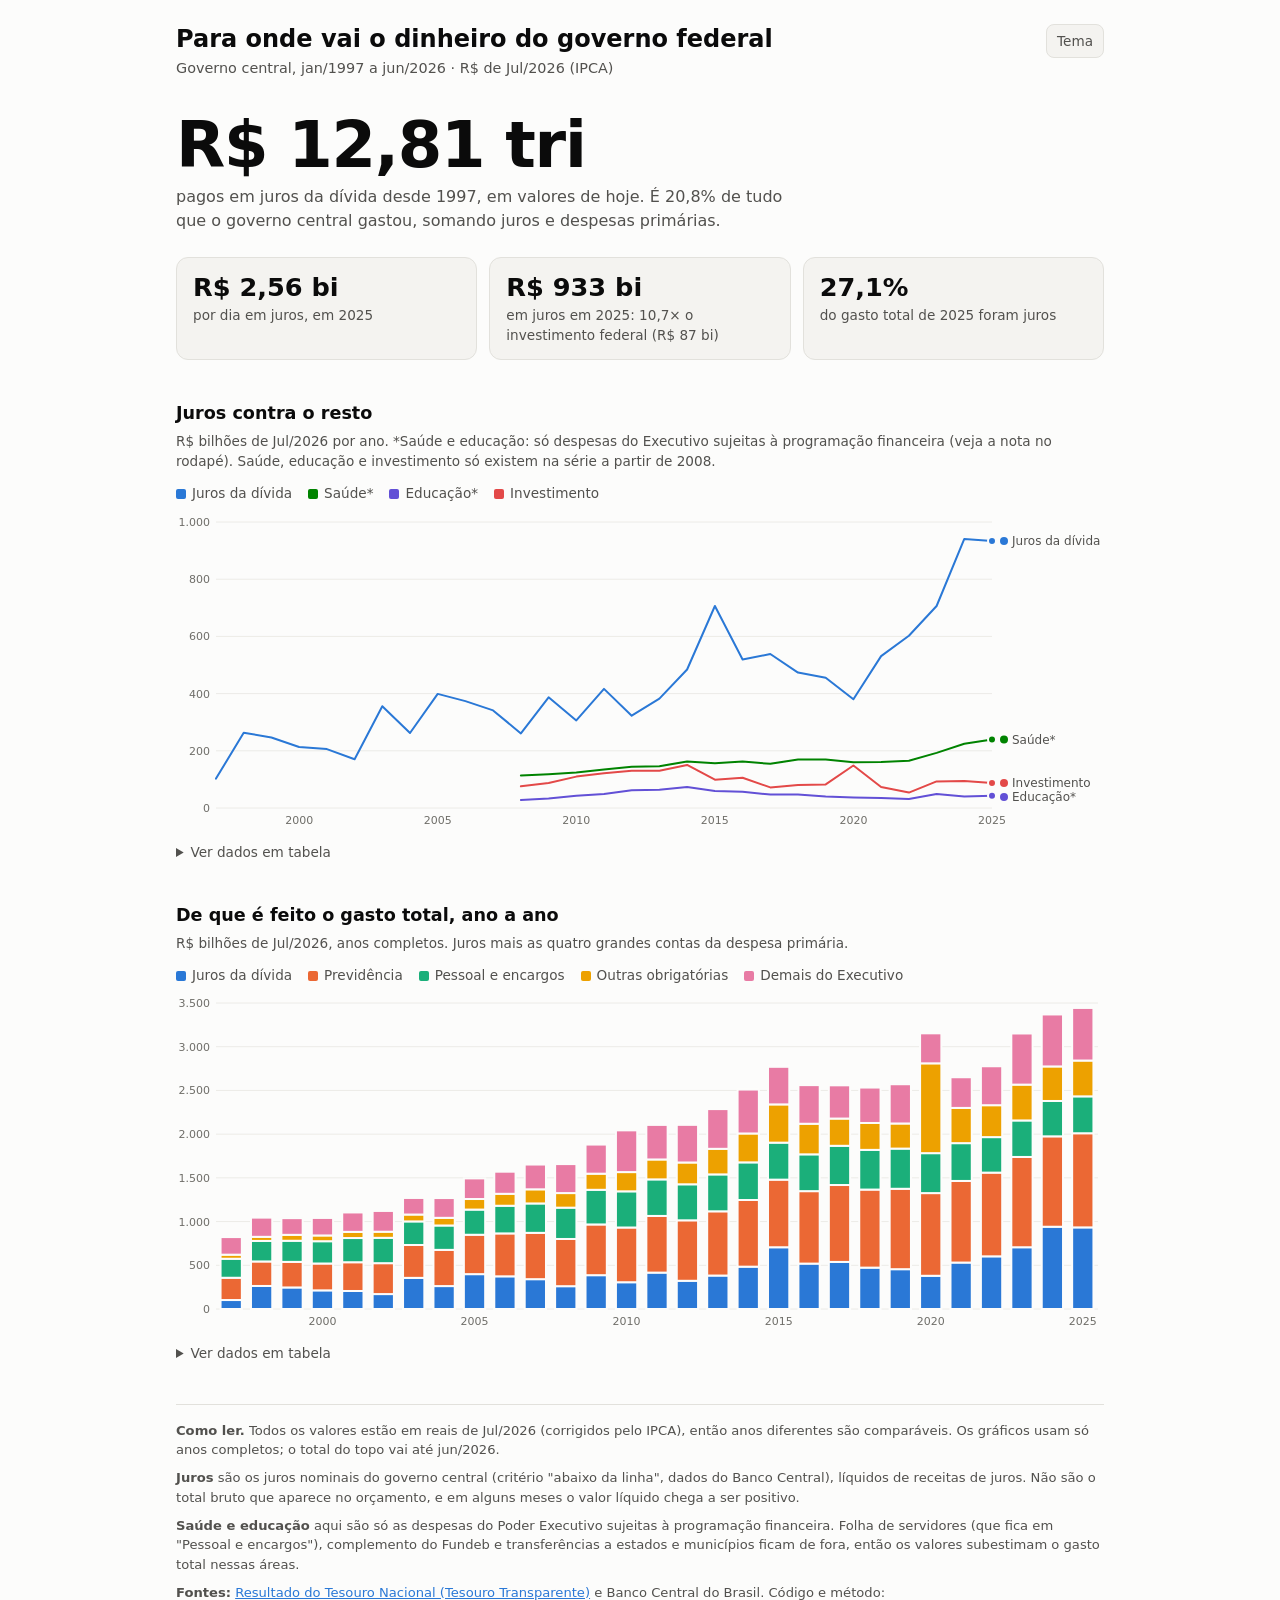
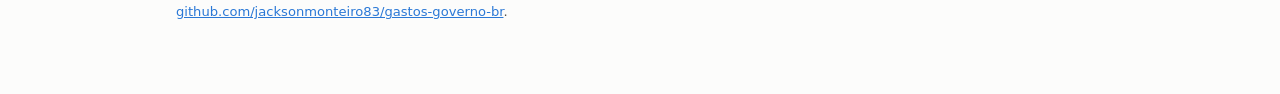
==== docs/index.html @ 60c022e2 "Dashboard estático (juros vs. saúde, educação e investimento; composição do gasto) e agregação anual" ====
<!DOCTYPE html>
<html lang="pt-BR">
<head>
<meta charset="utf-8">
<meta name="viewport" content="width=device-width, initial-scale=1">
<title>Para onde vai o dinheiro do governo federal</title>
<meta name="description" content="Juros, previdência, pessoal, saúde, educação e investimento do governo central desde 1997, em valores corrigidos pelo IPCA.">
<style>
  :root {
    color-scheme: light;
    --surface: #fcfcfb; --surface-2: #f4f3f0; --border: #e2e1dc; --grid: #ecebe7;
    --text: #0b0b0b; --text-2: #52514e; --text-3: #6f6e69;
    --s1: #2a78d6; --s2: #eb6834; --s3: #1baf7a; --s4: #eda100;
    --s5: #e87ba4; --s6: #008300; --s7: #6250d6; --s8: #e34948;
  }
  @media (prefers-color-scheme: dark) {
    :root:where(:not([data-theme="light"])) {
      color-scheme: dark;
      --surface: #1a1a19; --surface-2: #232321; --border: #383835; --grid: #2a2a28;
      --text: #f0efec; --text-2: #c3c2b7; --text-3: #a09f96;
      --s1: #3987e5; --s2: #d95926; --s3: #199e70; --s4: #c98500;
      --s5: #d55181; --s6: #0ca30c; --s7: #9085e9; --s8: #e66767;
    }
  }
  :root[data-theme="dark"] {
    color-scheme: dark;
    --surface: #1a1a19; --surface-2: #232321; --border: #383835; --grid: #2a2a28;
    --text: #f0efec; --text-2: #c3c2b7; --text-3: #a09f96;
    --s1: #3987e5; --s2: #d95926; --s3: #199e70; --s4: #c98500;
    --s5: #d55181; --s6: #0ca30c; --s7: #9085e9; --s8: #e66767;
  }
  * { box-sizing: border-box; }
  body { margin: 0; background: var(--surface); color: var(--text);
         font: 16px/1.5 system-ui, -apple-system, "Segoe UI", Roboto, sans-serif; }
  main { max-width: 960px; margin: 0 auto; padding: 24px 16px 64px; }
  header { display: flex; justify-content: space-between; align-items: flex-start; gap: 16px; }
  h1 { font-size: 1.5rem; line-height: 1.25; margin: 0 0 4px; }
  .sub { color: var(--text-2); font-size: .9rem; margin: 0; }
  button.tema { background: var(--surface-2); color: var(--text-2); border: 1px solid var(--border);
                border-radius: 8px; padding: 6px 10px; font: inherit; font-size: .85rem; cursor: pointer; }
  .hero { margin: 32px 0 24px; }
  .hero .num { font-size: clamp(2.6rem, 9vw, 4rem); font-weight: 700; line-height: 1.05; letter-spacing: -.02em; }
  .hero .leg { color: var(--text-2); margin: 6px 0 0; max-width: 40em; }
  .kpis { display: grid; grid-template-columns: repeat(auto-fit, minmax(200px, 1fr)); gap: 12px; margin-bottom: 40px; }
  .kpi { background: var(--surface-2); border: 1px solid var(--border); border-radius: 12px; padding: 14px 16px; }
  .kpi .v { font-size: 1.6rem; font-weight: 700; line-height: 1.2; }
  .kpi .l { color: var(--text-2); font-size: .85rem; margin-top: 2px; }
  section.card { margin-bottom: 40px; }
  h2 { font-size: 1.1rem; margin: 0 0 4px; }
  .nota { color: var(--text-2); font-size: .85rem; margin: 0 0 12px; }
  .legenda { display: flex; flex-wrap: wrap; gap: 6px 16px; margin: 0 0 8px; padding: 0; list-style: none;
             font-size: .85rem; color: var(--text-2); }
  .legenda i { display: inline-block; width: 10px; height: 10px; border-radius: 2px; margin-right: 6px; vertical-align: -1px; }
  .chart { position: relative; }
  .chart svg { display: block; width: 100%; height: auto; overflow: visible; }
  .tip { position: absolute; pointer-events: none; background: var(--surface); color: var(--text);
         border: 1px solid var(--border); border-radius: 8px; padding: 8px 10px; font-size: .8rem;
         box-shadow: 0 4px 14px rgba(0,0,0,.14); white-space: nowrap; display: none; z-index: 2; }
  .tip b { display: block; margin-bottom: 4px; }
  .tip div { display: flex; justify-content: space-between; gap: 14px; }
  .tip i { display: inline-block; width: 8px; height: 8px; border-radius: 2px; margin-right: 6px; }
  .tip .v { font-variant-numeric: tabular-nums; color: var(--text-2); }
  details { margin-top: 10px; font-size: .85rem; color: var(--text-2); }
  summary { cursor: pointer; }
  .tabela { overflow-x: auto; margin-top: 8px; max-height: 360px; overflow-y: auto; }
  table { border-collapse: collapse; font-size: .8rem; font-variant-numeric: tabular-nums; }
  th, td { padding: 4px 10px; text-align: right; border-bottom: 1px solid var(--border); white-space: nowrap; }
  th:first-child, td:first-child { text-align: left; position: sticky; left: 0; background: var(--surface); }
  thead th { position: sticky; top: 0; background: var(--surface); }
  footer { color: var(--text-2); font-size: .82rem; border-top: 1px solid var(--border); padding-top: 16px; }
  footer p { margin: 0 0 8px; }
  a { color: var(--s1); }
  .eixo text { fill: var(--text-3); font-size: 11px; }
  .rot text { fill: var(--text-2); font-size: 12px; }
</style>
</head>
<body>
<main>
  <header>
    <div>
      <h1>Para onde vai o dinheiro do governo federal</h1>
      <p class="sub" id="sub"></p>
    </div>
    <button class="tema" id="tema" type="button" aria-label="Alternar tema claro e escuro">Tema</button>
  </header>

  <div class="hero">
    <div class="num" id="hero-num"></div>
    <p class="leg" id="hero-leg"></p>
  </div>
  <div class="kpis" id="kpis"></div>

  <section class="card">
    <h2>Juros contra o resto</h2>
    <p class="nota" id="nota1"></p>
    <ul class="legenda" id="leg1"></ul>
    <div class="chart" id="c1"></div>
    <details><summary>Ver dados em tabela</summary><div class="tabela" id="t1"></div></details>
  </section>

  <section class="card">
    <h2>De que é feito o gasto total, ano a ano</h2>
    <p class="nota">R$ bilhões de <span class="ref"></span>, anos completos. Juros mais as quatro grandes contas da despesa primária.</p>
    <ul class="legenda" id="leg2"></ul>
    <div class="chart" id="c2"></div>
    <details><summary>Ver dados em tabela</summary><div class="tabela" id="t2"></div></details>
  </section>

  <footer>
    <p><b>Como ler.</b> Todos os valores estão em reais de <span class="ref"></span> (corrigidos pelo IPCA), então anos diferentes são comparáveis. Os gráficos usam só anos completos; o total do topo vai até <span id="ate"></span>.</p>
    <p><b>Juros</b> são os juros nominais do governo central (critério "abaixo da linha", dados do Banco Central), líquidos de receitas de juros. Não são o total bruto que aparece no orçamento, e em alguns meses o valor líquido chega a ser positivo.</p>
    <p><b>Saúde e educação</b> aqui são só as despesas do Poder Executivo sujeitas à programação financeira. Folha de servidores (que fica em "Pessoal e encargos"), complemento do Fundeb e transferências a estados e municípios ficam de fora, então os valores subestimam o gasto total nessas áreas.</p>
    <p><b>Fontes:</b> <a href="https://www.tesourotransparente.gov.br/ckan/dataset/resultado-do-tesouro-nacional">Resultado do Tesouro Nacional (Tesouro Transparente)</a> e Banco Central do Brasil. Código e método: <a href="https://github.com/jacksonmonteiro83/gastos-governo-br">github.com/jacksonmonteiro83/gastos-governo-br</a>.</p>
  </footer>
</main>
<div class="tip" id="tip"></div>

<script src="data.js"></script>
<script>
(function () {
  const D = window.DADOS;
  const fmt0 = new Intl.NumberFormat("pt-BR", { maximumFractionDigits: 0 });
  const fmt1 = new Intl.NumberFormat("pt-BR", { minimumFractionDigits: 1, maximumFractionDigits: 1 });
  const fmt2 = new Intl.NumberFormat("pt-BR", { minimumFractionDigits: 2, maximumFractionDigits: 2 });
  const num = (v) => (v == null ? "—" : fmt0.format(v));
  const MESES = ["jan","fev","mar","abr","mai","jun","jul","ago","set","out","nov","dez"];
  const mesAno = (s) => { const [a, m] = s.split("-"); return MESES[+m - 1] + "/" + a; };

  // anos completos
  const idx = D.anos.map((_, i) => i).filter(i => D.meses[i] === 12);
  const anos = idx.map(i => D.anos[i]);
  const val = (k) => idx.map(i => D.series[k].valores[i]);
  const prim = idx.map(i => D.despesa_primaria[i]);

  // cor por entidade (fixa em todo o painel)
  const COR = { juros: "--s1", previdencia: "--s2", pessoal: "--s3", outras_obrigatorias: "--s4",
                executivo: "--s5", saude: "--s6", educacao: "--s7", investimento: "--s8" };
  const ROT = { juros: "Juros da dívida", previdencia: "Previdência", pessoal: "Pessoal e encargos",
                outras_obrigatorias: "Outras obrigatórias", executivo: "Demais do Executivo",
                saude: "Saúde*", educacao: "Educação*", investimento: "Investimento" };
  const NS = "http://www.w3.org/2000/svg";
  const css = (v) => "var(" + v + ")";

  // ---------- topo ----------
  document.querySelectorAll(".ref").forEach(e => e.textContent = D.referencia);
  document.getElementById("ate").textContent = mesAno(D.ultimo_mes);
  document.getElementById("sub").textContent =
    "Governo central, jan/1997 a " + mesAno(D.ultimo_mes) + " · R$ de " + D.referencia + " (IPCA)";
  const H = D.destaques, ref = H.ano_referencia, ri = D.anos.indexOf(ref);
  document.getElementById("hero-num").textContent = "R$ " + fmt2.format(H.juros_total_tri) + " tri";
  document.getElementById("hero-leg").textContent =
    "pagos em juros da dívida desde 1997, em valores de hoje. É " + fmt1.format(H.juros_pct_gasto_total) +
    "% de tudo que o governo central gastou, somando juros e despesas primárias.";
  const juros = D.series.juros.valores[ri], inv = D.series.investimento.valores[ri];
  const share = 100 * juros / (juros + D.despesa_primaria[ri]);
  document.getElementById("kpis").innerHTML = [
    ["R$ " + fmt2.format(H.juros_por_dia_bi) + " bi", "por dia em juros, em " + ref],
    ["R$ " + fmt0.format(juros) + " bi", "em juros em " + ref + ": " + fmt1.format(juros / inv) + "× o investimento federal (R$ " + fmt0.format(inv) + " bi)"],
    [fmt1.format(share) + "%", "do gasto total de " + ref + " foram juros"],
  ].map(([v, l]) => '<div class="kpi"><div class="v">' + v + '</div><div class="l">' + l + '</div></div>').join("");
  document.getElementById("nota1").textContent =
    "R$ bilhões de " + D.referencia + " por ano. *Saúde e educação: só despesas do Executivo sujeitas à programação financeira (veja a nota no rodapé). Saúde, educação e investimento só existem na série a partir de 2008.";

  // ---------- helpers ----------
  const el = (n, a, p) => { const e = document.createElementNS(NS, n); for (const k in a) e.setAttribute(k, a[k]); if (p) p.appendChild(e); return e; };
  const niceMax = (m, step) => Math.ceil(m / step) * step;
  const tip = document.getElementById("tip");
  function showTip(host, html, x, y) {
    tip.innerHTML = html; tip.style.display = "block";
    const r = host.getBoundingClientRect(), t = tip.getBoundingClientRect();
    let left = x + r.left + window.scrollX + 14, top = y + r.top + window.scrollY - t.height / 2;
    if (left + t.width > window.scrollX + document.documentElement.clientWidth - 8) left = x + r.left + window.scrollX - t.width - 14;
    tip.style.left = Math.max(8, left) + "px"; tip.style.top = Math.max(8, top) + "px";
  }
  const hideTip = () => { tip.style.display = "none"; };
  const legenda = (id, keys) => {
    document.getElementById(id).innerHTML = keys.map(k =>
      '<li><i style="background:' + css(COR[k]) + '"></i>' + ROT[k] + '</li>').join("");
  };
  function tabela(id, keys, extra) {
    const head = "<tr><th>Ano</th>" + keys.map(k => "<th>" + ROT[k] + "</th>").join("") + (extra ? "<th>" + extra.rot + "</th>" : "") + "</tr>";
    const rows = anos.map((a, i) => "<tr><td>" + a + "</td>" + keys.map(k => "<td>" + num(val(k)[i]) + "</td>").join("") +
      (extra ? "<td>" + fmt0.format(extra.v[i]) + "</td>" : "") + "</tr>").join("");
    document.getElementById(id).innerHTML = "<table><thead>" + head + "</thead><tbody>" + rows + "</tbody></table>";
  }
  function eixoX(svg, x, top, bottom) {
    const g = el("g", { class: "eixo" }, svg);
    anos.forEach((a, i) => { if (a % 5 === 0) el("text", { x: x(i), y: bottom + 16, "text-anchor": "middle" }, g).textContent = a; });
  }
  function eixoY(svg, y, max, step, left, right) {
    const g = el("g", { class: "eixo" }, svg);
    for (let v = 0; v <= max; v += step) {
      el("line", { x1: left, x2: right, y1: y(v), y2: y(v), stroke: css("--grid"), "stroke-width": 1 }, svg);
      el("text", { x: left - 6, y: y(v) + 4, "text-anchor": "end" }, g).textContent = fmt0.format(v);
    }
  }

  // ---------- gráfico 1: linhas ----------
  const K1 = ["juros", "saude", "educacao", "investimento"];
  function linhas() {
    const host = document.getElementById("c1"); host.querySelectorAll("svg").forEach(s => s.remove());
    const W = Math.max(300, host.clientWidth), Ht = W < 520 ? 260 : 320;
    const m = { l: 40, r: W < 520 ? 84 : 112, t: 10, b: 24 };
    const svg = el("svg", { viewBox: "0 0 " + W + " " + Ht, role: "img",
      "aria-label": "Linhas: juros, saúde, educação e investimento por ano, em R$ bilhões. Juros em " + ref + ": " + fmt0.format(juros) + " bilhões." });
    host.insertBefore(svg, host.firstChild);
    const max = niceMax(Math.max(...val("juros")), 200), step = 200;
    const x = (i) => m.l + (W - m.l - m.r) * i / (anos.length - 1);
    const y = (v) => Ht - m.b - (Ht - m.t - m.b) * v / max;
    eixoY(svg, y, max, step, m.l, W - m.r); eixoX(svg, x, m.t, Ht - m.b);
    const fim = [];
    K1.forEach(k => {
      const v = val(k);
      let d = "", iniciou = false;
      v.forEach((n, i) => { if (n == null) return; d += (iniciou ? "L" : "M") + x(i).toFixed(1) + "," + y(n).toFixed(1); iniciou = true; });
      el("path", { d, fill: "none", stroke: css(COR[k]), "stroke-width": 2, "stroke-linejoin": "round", "stroke-linecap": "round" }, svg);
      el("circle", { cx: x(v.length - 1), cy: y(v[v.length - 1]), r: 4, fill: css(COR[k]), stroke: css("--surface"), "stroke-width": 2 }, svg);
      fim.push({ k, y: y(v[v.length - 1]) });
    });
    // rótulos diretos, sem sobreposição
    fim.sort((a, b) => a.y - b.y);
    for (let i = 1; i < fim.length; i++) if (fim[i].y - fim[i - 1].y < 14) fim[i].y = fim[i - 1].y + 14;
    const g = el("g", { class: "rot" }, svg);
    fim.forEach(f => {
      el("circle", { cx: W - m.r + 12, cy: f.y, r: 4, fill: css(COR[f.k]) }, g);
      el("text", { x: W - m.r + 20, y: f.y + 4 }, g).textContent = (W < 520 && f.k === "juros") ? "Juros" : ROT[f.k];
    });
    // hover
    const guia = el("line", { y1: m.t, y2: Ht - m.b, stroke: css("--text-3"), "stroke-width": 1, "stroke-dasharray": "3 3", visibility: "hidden" }, svg);
    const pts = K1.map(k => el("circle", { r: 4, fill: css(COR[k]), stroke: css("--surface"), "stroke-width": 2, visibility: "hidden" }, svg));
    const alvo = el("rect", { x: m.l, y: m.t, width: W - m.l - m.r, height: Ht - m.t - m.b, fill: "transparent" }, svg);
    const mover = (ev) => {
      const r = svg.getBoundingClientRect(), px = (ev.clientX - r.left) * W / r.width;
      let i = Math.round((px - m.l) / (W - m.l - m.r) * (anos.length - 1));
      i = Math.max(0, Math.min(anos.length - 1, i));
      guia.setAttribute("x1", x(i)); guia.setAttribute("x2", x(i)); guia.setAttribute("visibility", "visible");
      K1.forEach((k, j) => {
        const n = val(k)[i];
        if (n == null) { pts[j].setAttribute("visibility", "hidden"); return; }
        pts[j].setAttribute("cx", x(i)); pts[j].setAttribute("cy", y(n)); pts[j].setAttribute("visibility", "visible");
      });
      const html = "<b>" + anos[i] + "</b>" + K1.map(k => '<div><span><i style="background:' + css(COR[k]) + '"></i>' + ROT[k] +
        '</span><span class="v">' + (val(k)[i] == null ? "sem dado" : "R$ " + fmt0.format(val(k)[i]) + " bi") + '</span></div>').join("");
      showTip(host, html, x(i) * r.width / W, ev.clientY - r.top);
    };
    const sair = () => { guia.setAttribute("visibility", "hidden"); pts.forEach(p => p.setAttribute("visibility", "hidden")); hideTip(); };
    alvo.addEventListener("pointermove", mover); alvo.addEventListener("pointerleave", sair);
  }

  // ---------- gráfico 2: colunas empilhadas ----------
  const K2 = ["juros", "previdencia", "pessoal", "outras_obrigatorias", "executivo"];
  function colunas() {
    const host = document.getElementById("c2"); host.querySelectorAll("svg").forEach(s => s.remove());
    const W = Math.max(300, host.clientWidth), Ht = W < 520 ? 260 : 340;
    const m = { l: 40, r: 6, t: 10, b: 24 };
    const svg = el("svg", { viewBox: "0 0 " + W + " " + Ht, role: "img",
      "aria-label": "Colunas empilhadas do gasto total por ano: juros, previdência, pessoal, outras obrigatórias e demais despesas do Executivo." });
    host.insertBefore(svg, host.firstChild);
    const tot = anos.map((_, i) => K2.reduce((s, k) => s + val(k)[i], 0));
    const max = niceMax(Math.max(...tot), 500), step = 500;
    const slot = (W - m.l - m.r) / anos.length, bw = Math.max(4, slot * 0.7);
    const xc = (i) => m.l + slot * i + slot / 2;
    const y = (v) => Ht - m.b - (Ht - m.t - m.b) * v / max;
    eixoY(svg, y, max, step, m.l, W - m.r); eixoX(svg, xc, m.t, Ht - m.b);
    const barras = anos.map((_, i) => {
      let acc = 0; const g = el("g", {}, svg);
      K2.forEach(k => {
        const v = val(k)[i], y0 = y(acc), y1 = y(acc + v); acc += v;
        el("rect", { x: xc(i) - bw / 2, y: y1, width: bw, height: Math.max(0, y0 - y1), fill: css(COR[k]),
          stroke: css("--surface"), "stroke-width": 2 }, g);
      });
      return g;
    });
    const guia = el("rect", { y: m.t, height: Ht - m.t - m.b, width: slot, fill: css("--text"), opacity: 0.06, visibility: "hidden" }, svg);
    const alvo = el("rect", { x: m.l, y: m.t, width: W - m.l - m.r, height: Ht - m.t - m.b, fill: "transparent" }, svg);
    alvo.addEventListener("pointermove", (ev) => {
      const r = svg.getBoundingClientRect(), px = (ev.clientX - r.left) * W / r.width;
      const i = Math.max(0, Math.min(anos.length - 1, Math.floor((px - m.l) / slot)));
      guia.setAttribute("x", xc(i) - slot / 2); guia.setAttribute("visibility", "visible");
      const html = "<b>" + anos[i] + " · R$ " + fmt0.format(tot[i]) + " bi</b>" + K2.map(k =>
        '<div><span><i style="background:' + css(COR[k]) + '"></i>' + ROT[k] + '</span><span class="v">' +
        fmt0.format(val(k)[i]) + ' (' + fmt0.format(100 * val(k)[i] / tot[i]) + '%)</span></div>').join("");
      showTip(host, html, xc(i) * r.width / W, ev.clientY - r.top);
    });
    alvo.addEventListener("pointerleave", () => { guia.setAttribute("visibility", "hidden"); hideTip(); });
  }

  legenda("leg1", K1); legenda("leg2", K2);
  tabela("t1", K1); tabela("t2", K2, { rot: "Total", v: anos.map((_, i) => K2.reduce((s, k) => s + val(k)[i], 0)) });
  const desenhar = () => { linhas(); colunas(); };
  desenhar();
  let t; window.addEventListener("resize", () => { clearTimeout(t); t = setTimeout(desenhar, 120); });

  // tema
  const raiz = document.documentElement;
  document.getElementById("tema").addEventListener("click", () => {
    const escuro = raiz.dataset.theme ? raiz.dataset.theme === "dark" : matchMedia("(prefers-color-scheme: dark)").matches;
    raiz.dataset.theme = escuro ? "light" : "dark";
  });
})();
</script>
</body>
</html>
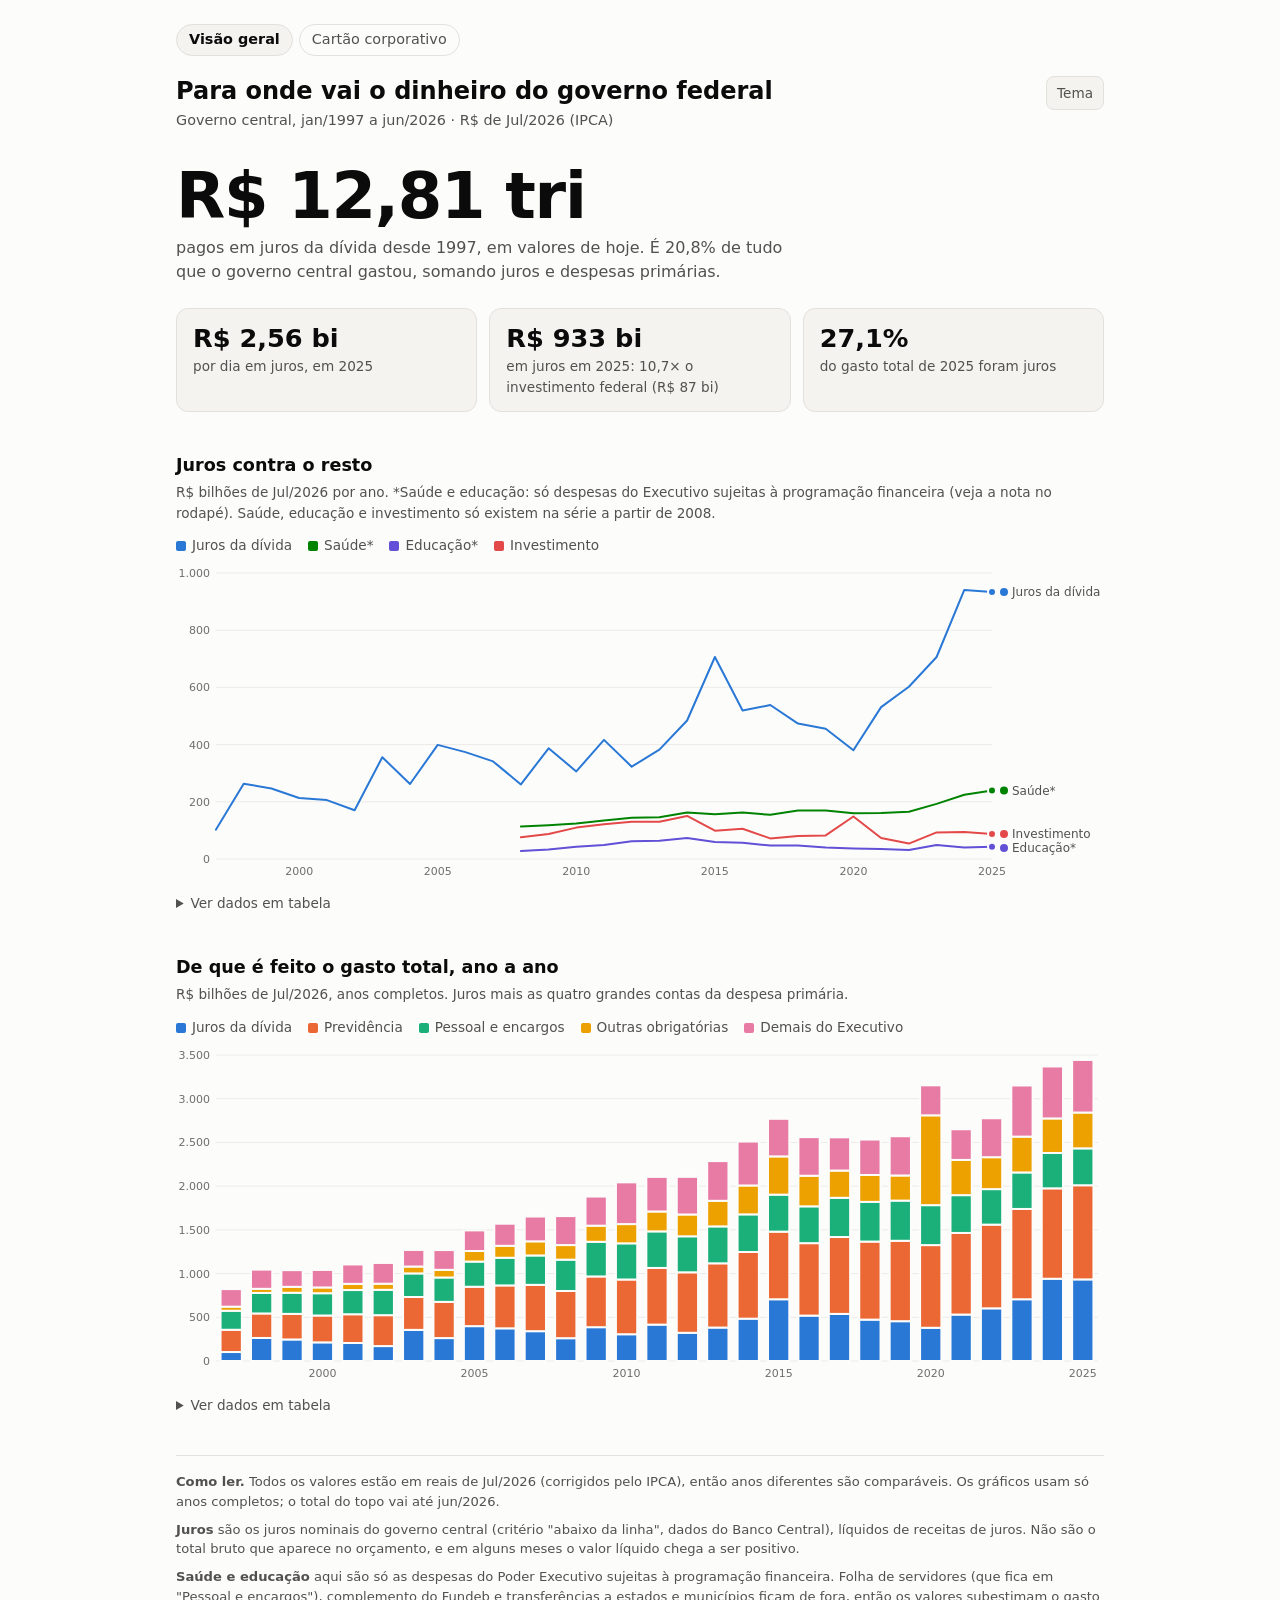
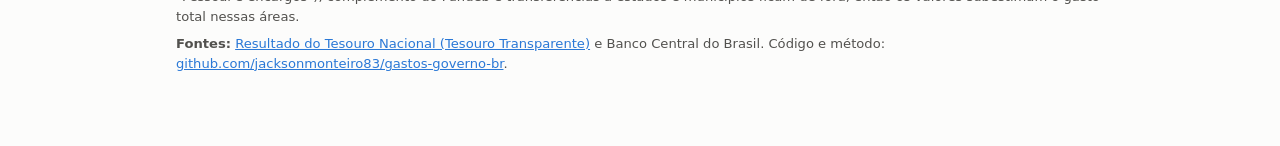
==== commit c82e099b: "Painel do cartão corporativo (CPGF), agregação com IPCA e workflow de atualização Co-Authored-By: Cl" ====
--- a/docs/index.html
+++ b/docs/index.html
@@ -5,77 +5,14 @@
 <meta name="viewport" content="width=device-width, initial-scale=1">
 <title>Para onde vai o dinheiro do governo federal</title>
 <meta name="description" content="Juros, previdência, pessoal, saúde, educação e investimento do governo central desde 1997, em valores corrigidos pelo IPCA.">
-<style>
-  :root {
-    color-scheme: light;
-    --surface: #fcfcfb; --surface-2: #f4f3f0; --border: #e2e1dc; --grid: #ecebe7;
-    --text: #0b0b0b; --text-2: #52514e; --text-3: #6f6e69;
-    --s1: #2a78d6; --s2: #eb6834; --s3: #1baf7a; --s4: #eda100;
-    --s5: #e87ba4; --s6: #008300; --s7: #6250d6; --s8: #e34948;
-  }
-  @media (prefers-color-scheme: dark) {
-    :root:where(:not([data-theme="light"])) {
-      color-scheme: dark;
-      --surface: #1a1a19; --surface-2: #232321; --border: #383835; --grid: #2a2a28;
-      --text: #f0efec; --text-2: #c3c2b7; --text-3: #a09f96;
-      --s1: #3987e5; --s2: #d95926; --s3: #199e70; --s4: #c98500;
-      --s5: #d55181; --s6: #0ca30c; --s7: #9085e9; --s8: #e66767;
-    }
-  }
-  :root[data-theme="dark"] {
-    color-scheme: dark;
-    --surface: #1a1a19; --surface-2: #232321; --border: #383835; --grid: #2a2a28;
-    --text: #f0efec; --text-2: #c3c2b7; --text-3: #a09f96;
-    --s1: #3987e5; --s2: #d95926; --s3: #199e70; --s4: #c98500;
-    --s5: #d55181; --s6: #0ca30c; --s7: #9085e9; --s8: #e66767;
-  }
-  * { box-sizing: border-box; }
-  body { margin: 0; background: var(--surface); color: var(--text);
-         font: 16px/1.5 system-ui, -apple-system, "Segoe UI", Roboto, sans-serif; }
-  main { max-width: 960px; margin: 0 auto; padding: 24px 16px 64px; }
-  header { display: flex; justify-content: space-between; align-items: flex-start; gap: 16px; }
-  h1 { font-size: 1.5rem; line-height: 1.25; margin: 0 0 4px; }
-  .sub { color: var(--text-2); font-size: .9rem; margin: 0; }
-  button.tema { background: var(--surface-2); color: var(--text-2); border: 1px solid var(--border);
-                border-radius: 8px; padding: 6px 10px; font: inherit; font-size: .85rem; cursor: pointer; }
-  .hero { margin: 32px 0 24px; }
-  .hero .num { font-size: clamp(2.6rem, 9vw, 4rem); font-weight: 700; line-height: 1.05; letter-spacing: -.02em; }
-  .hero .leg { color: var(--text-2); margin: 6px 0 0; max-width: 40em; }
-  .kpis { display: grid; grid-template-columns: repeat(auto-fit, minmax(200px, 1fr)); gap: 12px; margin-bottom: 40px; }
-  .kpi { background: var(--surface-2); border: 1px solid var(--border); border-radius: 12px; padding: 14px 16px; }
-  .kpi .v { font-size: 1.6rem; font-weight: 700; line-height: 1.2; }
-  .kpi .l { color: var(--text-2); font-size: .85rem; margin-top: 2px; }
-  section.card { margin-bottom: 40px; }
-  h2 { font-size: 1.1rem; margin: 0 0 4px; }
-  .nota { color: var(--text-2); font-size: .85rem; margin: 0 0 12px; }
-  .legenda { display: flex; flex-wrap: wrap; gap: 6px 16px; margin: 0 0 8px; padding: 0; list-style: none;
-             font-size: .85rem; color: var(--text-2); }
-  .legenda i { display: inline-block; width: 10px; height: 10px; border-radius: 2px; margin-right: 6px; vertical-align: -1px; }
-  .chart { position: relative; }
-  .chart svg { display: block; width: 100%; height: auto; overflow: visible; }
-  .tip { position: absolute; pointer-events: none; background: var(--surface); color: var(--text);
-         border: 1px solid var(--border); border-radius: 8px; padding: 8px 10px; font-size: .8rem;
-         box-shadow: 0 4px 14px rgba(0,0,0,.14); white-space: nowrap; display: none; z-index: 2; }
-  .tip b { display: block; margin-bottom: 4px; }
-  .tip div { display: flex; justify-content: space-between; gap: 14px; }
-  .tip i { display: inline-block; width: 8px; height: 8px; border-radius: 2px; margin-right: 6px; }
-  .tip .v { font-variant-numeric: tabular-nums; color: var(--text-2); }
-  details { margin-top: 10px; font-size: .85rem; color: var(--text-2); }
-  summary { cursor: pointer; }
-  .tabela { overflow-x: auto; margin-top: 8px; max-height: 360px; overflow-y: auto; }
-  table { border-collapse: collapse; font-size: .8rem; font-variant-numeric: tabular-nums; }
-  th, td { padding: 4px 10px; text-align: right; border-bottom: 1px solid var(--border); white-space: nowrap; }
-  th:first-child, td:first-child { text-align: left; position: sticky; left: 0; background: var(--surface); }
-  thead th { position: sticky; top: 0; background: var(--surface); }
-  footer { color: var(--text-2); font-size: .82rem; border-top: 1px solid var(--border); padding-top: 16px; }
-  footer p { margin: 0 0 8px; }
-  a { color: var(--s1); }
-  .eixo text { fill: var(--text-3); font-size: 11px; }
-  .rot text { fill: var(--text-2); font-size: 12px; }
-</style>
+<link rel="stylesheet" href="estilo.css">
 </head>
 <body>
 <main>
+  <nav class="menu" aria-label="Seções">
+    <a href="index.html" aria-current="page">Visão geral</a>
+    <a href="cartao.html">Cartão corporativo</a>
+  </nav>
   <header>
     <div>
       <h1>Para onde vai o dinheiro do governo federal</h1>
--- a/docs/estilo.css
+++ b/docs/estilo.css
@@ -0,0 +1,78 @@
+:root {
+    color-scheme: light;
+    --surface: #fcfcfb; --surface-2: #f4f3f0; --border: #e2e1dc; --grid: #ecebe7;
+    --text: #0b0b0b; --text-2: #52514e; --text-3: #6f6e69;
+    --s1: #2a78d6; --s2: #eb6834; --s3: #1baf7a; --s4: #eda100;
+    --s5: #e87ba4; --s6: #008300; --s7: #6250d6; --s8: #e34948;
+  }
+  @media (prefers-color-scheme: dark) {
+    :root:where(:not([data-theme="light"])) {
+      color-scheme: dark;
+      --surface: #1a1a19; --surface-2: #232321; --border: #383835; --grid: #2a2a28;
+      --text: #f0efec; --text-2: #c3c2b7; --text-3: #a09f96;
+      --s1: #3987e5; --s2: #d95926; --s3: #199e70; --s4: #c98500;
+      --s5: #d55181; --s6: #0ca30c; --s7: #9085e9; --s8: #e66767;
+    }
+  }
+  :root[data-theme="dark"] {
+    color-scheme: dark;
+    --surface: #1a1a19; --surface-2: #232321; --border: #383835; --grid: #2a2a28;
+    --text: #f0efec; --text-2: #c3c2b7; --text-3: #a09f96;
+    --s1: #3987e5; --s2: #d95926; --s3: #199e70; --s4: #c98500;
+    --s5: #d55181; --s6: #0ca30c; --s7: #9085e9; --s8: #e66767;
+  }
+  * { box-sizing: border-box; }
+  body { margin: 0; background: var(--surface); color: var(--text);
+         font: 16px/1.5 system-ui, -apple-system, "Segoe UI", Roboto, sans-serif; }
+  main { max-width: 960px; margin: 0 auto; padding: 24px 16px 64px; }
+  header { display: flex; justify-content: space-between; align-items: flex-start; gap: 16px; }
+  h1 { font-size: 1.5rem; line-height: 1.25; margin: 0 0 4px; }
+  .sub { color: var(--text-2); font-size: .9rem; margin: 0; }
+  button.tema { background: var(--surface-2); color: var(--text-2); border: 1px solid var(--border);
+                border-radius: 8px; padding: 6px 10px; font: inherit; font-size: .85rem; cursor: pointer; }
+  .hero { margin: 32px 0 24px; }
+  .hero .num { font-size: clamp(2.6rem, 9vw, 4rem); font-weight: 700; line-height: 1.05; letter-spacing: -.02em; }
+  .hero .leg { color: var(--text-2); margin: 6px 0 0; max-width: 40em; }
+  .kpis { display: grid; grid-template-columns: repeat(auto-fit, minmax(200px, 1fr)); gap: 12px; margin-bottom: 40px; }
+  .kpi { background: var(--surface-2); border: 1px solid var(--border); border-radius: 12px; padding: 14px 16px; }
+  .kpi .v { font-size: 1.6rem; font-weight: 700; line-height: 1.2; }
+  .kpi .l { color: var(--text-2); font-size: .85rem; margin-top: 2px; }
+  section.card { margin-bottom: 40px; }
+  h2 { font-size: 1.1rem; margin: 0 0 4px; }
+  .nota { color: var(--text-2); font-size: .85rem; margin: 0 0 12px; }
+  .legenda { display: flex; flex-wrap: wrap; gap: 6px 16px; margin: 0 0 8px; padding: 0; list-style: none;
+             font-size: .85rem; color: var(--text-2); }
+  .legenda i { display: inline-block; width: 10px; height: 10px; border-radius: 2px; margin-right: 6px; vertical-align: -1px; }
+  .chart { position: relative; }
+  .chart svg { display: block; width: 100%; height: auto; overflow: visible; }
+  .tip { position: absolute; pointer-events: none; background: var(--surface); color: var(--text);
+         border: 1px solid var(--border); border-radius: 8px; padding: 8px 10px; font-size: .8rem;
+         box-shadow: 0 4px 14px rgba(0,0,0,.14); white-space: nowrap; display: none; z-index: 2; }
+  .tip b { display: block; margin-bottom: 4px; }
+  .tip div { display: flex; justify-content: space-between; gap: 14px; }
+  .tip i { display: inline-block; width: 8px; height: 8px; border-radius: 2px; margin-right: 6px; }
+  .tip .v { font-variant-numeric: tabular-nums; color: var(--text-2); }
+  details { margin-top: 10px; font-size: .85rem; color: var(--text-2); }
+  summary { cursor: pointer; }
+  .tabela { overflow-x: auto; margin-top: 8px; max-height: 360px; overflow-y: auto; }
+  table { border-collapse: collapse; font-size: .8rem; font-variant-numeric: tabular-nums; }
+  th, td { padding: 4px 10px; text-align: right; border-bottom: 1px solid var(--border); white-space: nowrap; }
+  th:first-child, td:first-child { text-align: left; position: sticky; left: 0; background: var(--surface); }
+  thead th { position: sticky; top: 0; background: var(--surface); }
+  footer { color: var(--text-2); font-size: .82rem; border-top: 1px solid var(--border); padding-top: 16px; }
+  footer p { margin: 0 0 8px; }
+  a { color: var(--s1); }
+  .eixo text { fill: var(--text-3); font-size: 11px; }
+  .rot text { fill: var(--text-2); font-size: 12px; }
+
+  nav.menu { display: flex; gap: 6px; margin: 0 0 20px; flex-wrap: wrap; }
+  nav.menu a { color: var(--text-2); text-decoration: none; font-size: .9rem; padding: 4px 12px;
+               border: 1px solid var(--border); border-radius: 999px; }
+  nav.menu a[aria-current="page"] { background: var(--surface-2); color: var(--text); font-weight: 600; }
+  .barras { display: grid; gap: 6px; }
+  .barra { display: grid; grid-template-columns: minmax(120px, 34%) 1fr auto; gap: 10px; align-items: center; font-size: .85rem; }
+  .barra .n { color: var(--text-2); overflow: hidden; text-overflow: ellipsis; white-space: nowrap; }
+  .barra .t { height: 14px; background: var(--surface-2); border-radius: 0 4px 4px 0; }
+  .barra .t i { display: block; height: 100%; background: var(--s1); border-radius: 0 4px 4px 0; }
+  .barra .v { font-variant-numeric: tabular-nums; color: var(--text-2); min-width: 4.5em; text-align: right; }
+  .aviso { background: var(--surface-2); border: 1px solid var(--border); border-radius: 12px; padding: 14px 16px; color: var(--text-2); }
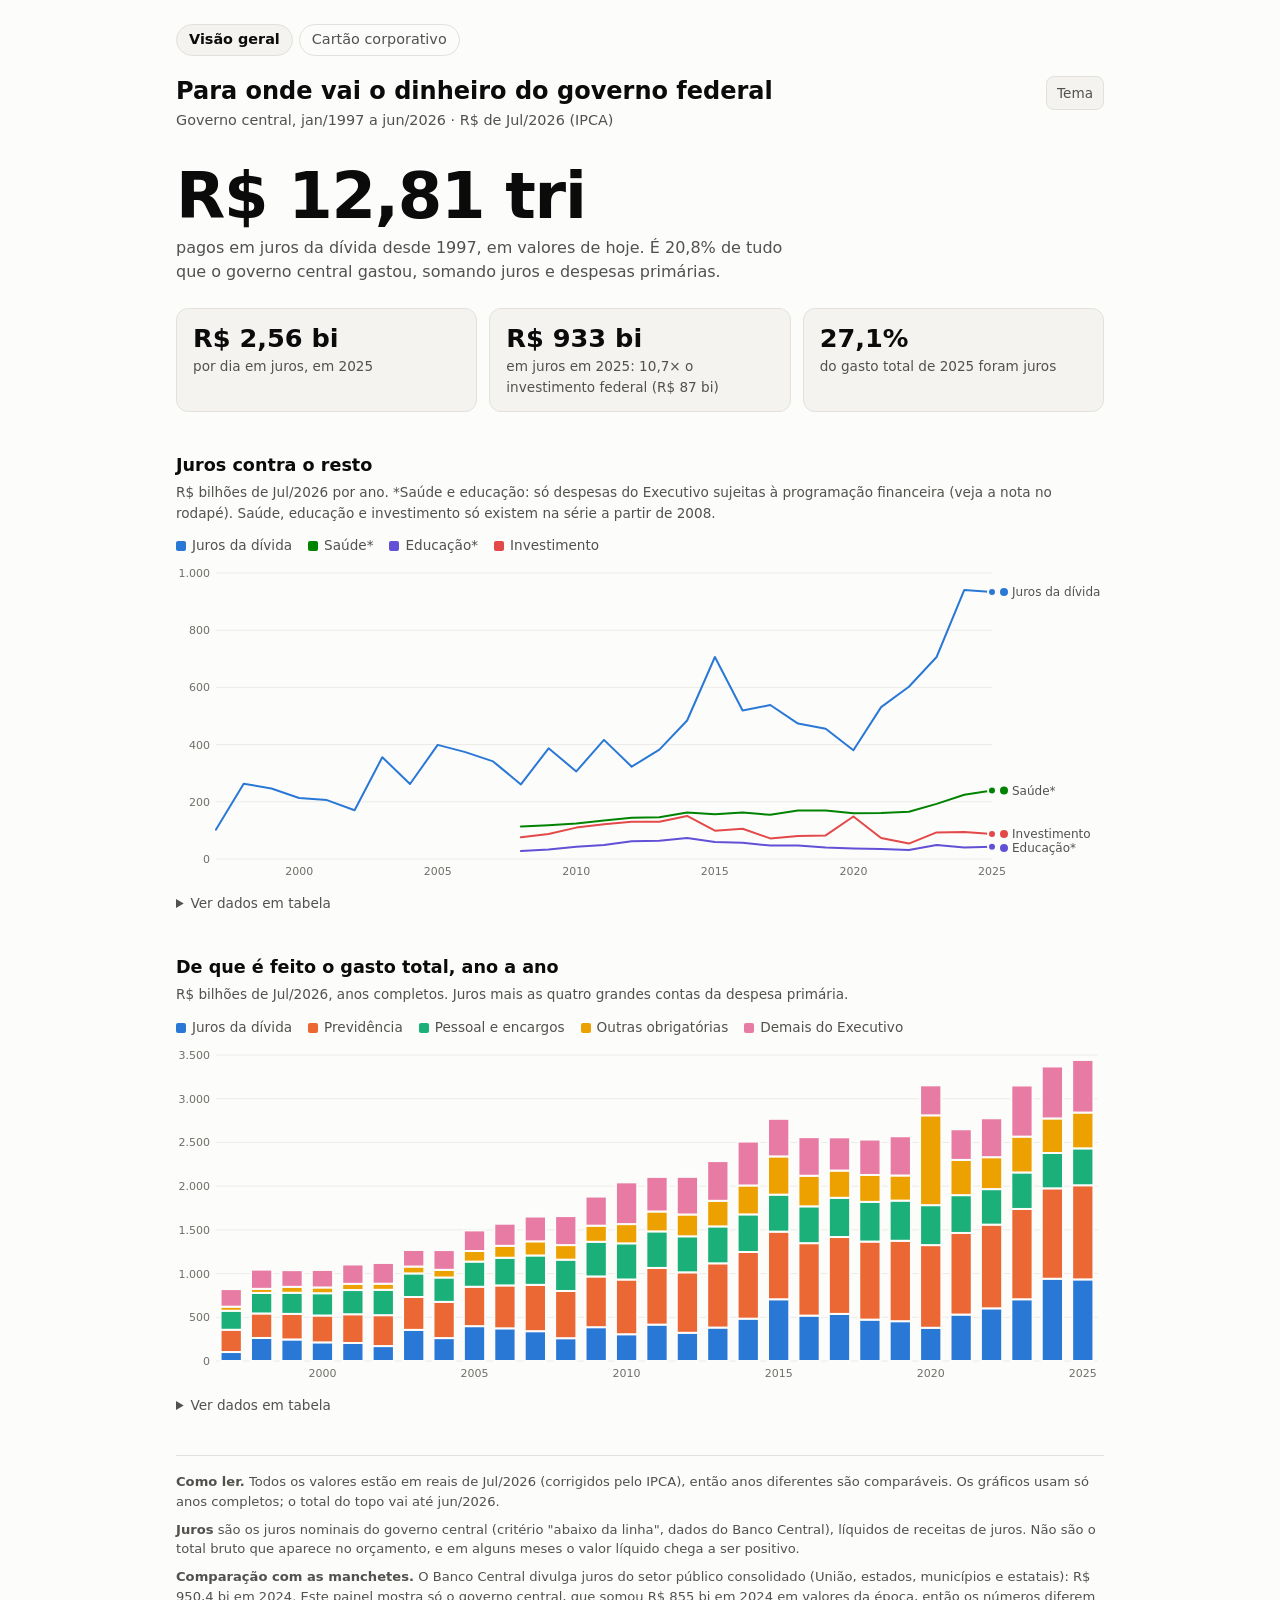
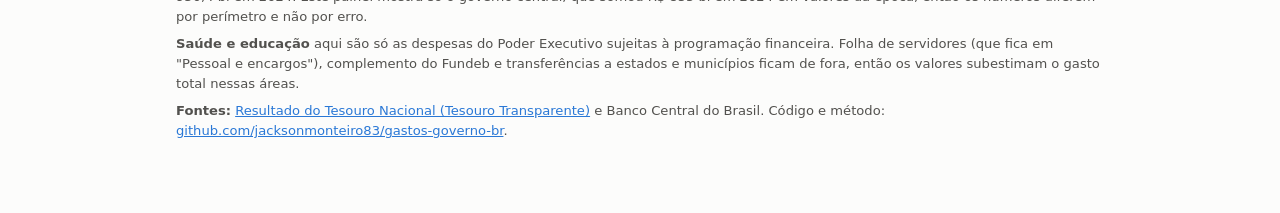
==== commit 230878bc: "Rodapé: explica a diferença entre os juros do governo central e do setor público consolidado Co-Auth" ====
--- a/docs/index.html
+++ b/docs/index.html
@@ -46,6 +46,7 @@
   <footer>
     <p><b>Como ler.</b> Todos os valores estão em reais de <span class="ref"></span> (corrigidos pelo IPCA), então anos diferentes são comparáveis. Os gráficos usam só anos completos; o total do topo vai até <span id="ate"></span>.</p>
     <p><b>Juros</b> são os juros nominais do governo central (critério "abaixo da linha", dados do Banco Central), líquidos de receitas de juros. Não são o total bruto que aparece no orçamento, e em alguns meses o valor líquido chega a ser positivo.</p>
+    <p><b>Comparação com as manchetes.</b> O Banco Central divulga juros do setor público consolidado (União, estados, municípios e estatais): R$ 950,4 bi em 2024. Este painel mostra só o governo central, que somou R$ 855 bi em 2024 em valores da época, então os números diferem por perímetro e não por erro.</p>
     <p><b>Saúde e educação</b> aqui são só as despesas do Poder Executivo sujeitas à programação financeira. Folha de servidores (que fica em "Pessoal e encargos"), complemento do Fundeb e transferências a estados e municípios ficam de fora, então os valores subestimam o gasto total nessas áreas.</p>
     <p><b>Fontes:</b> <a href="https://www.tesourotransparente.gov.br/ckan/dataset/resultado-do-tesouro-nacional">Resultado do Tesouro Nacional (Tesouro Transparente)</a> e Banco Central do Brasil. Código e método: <a href="https://github.com/jacksonmonteiro83/gastos-governo-br">github.com/jacksonmonteiro83/gastos-governo-br</a>.</p>
   </footer>
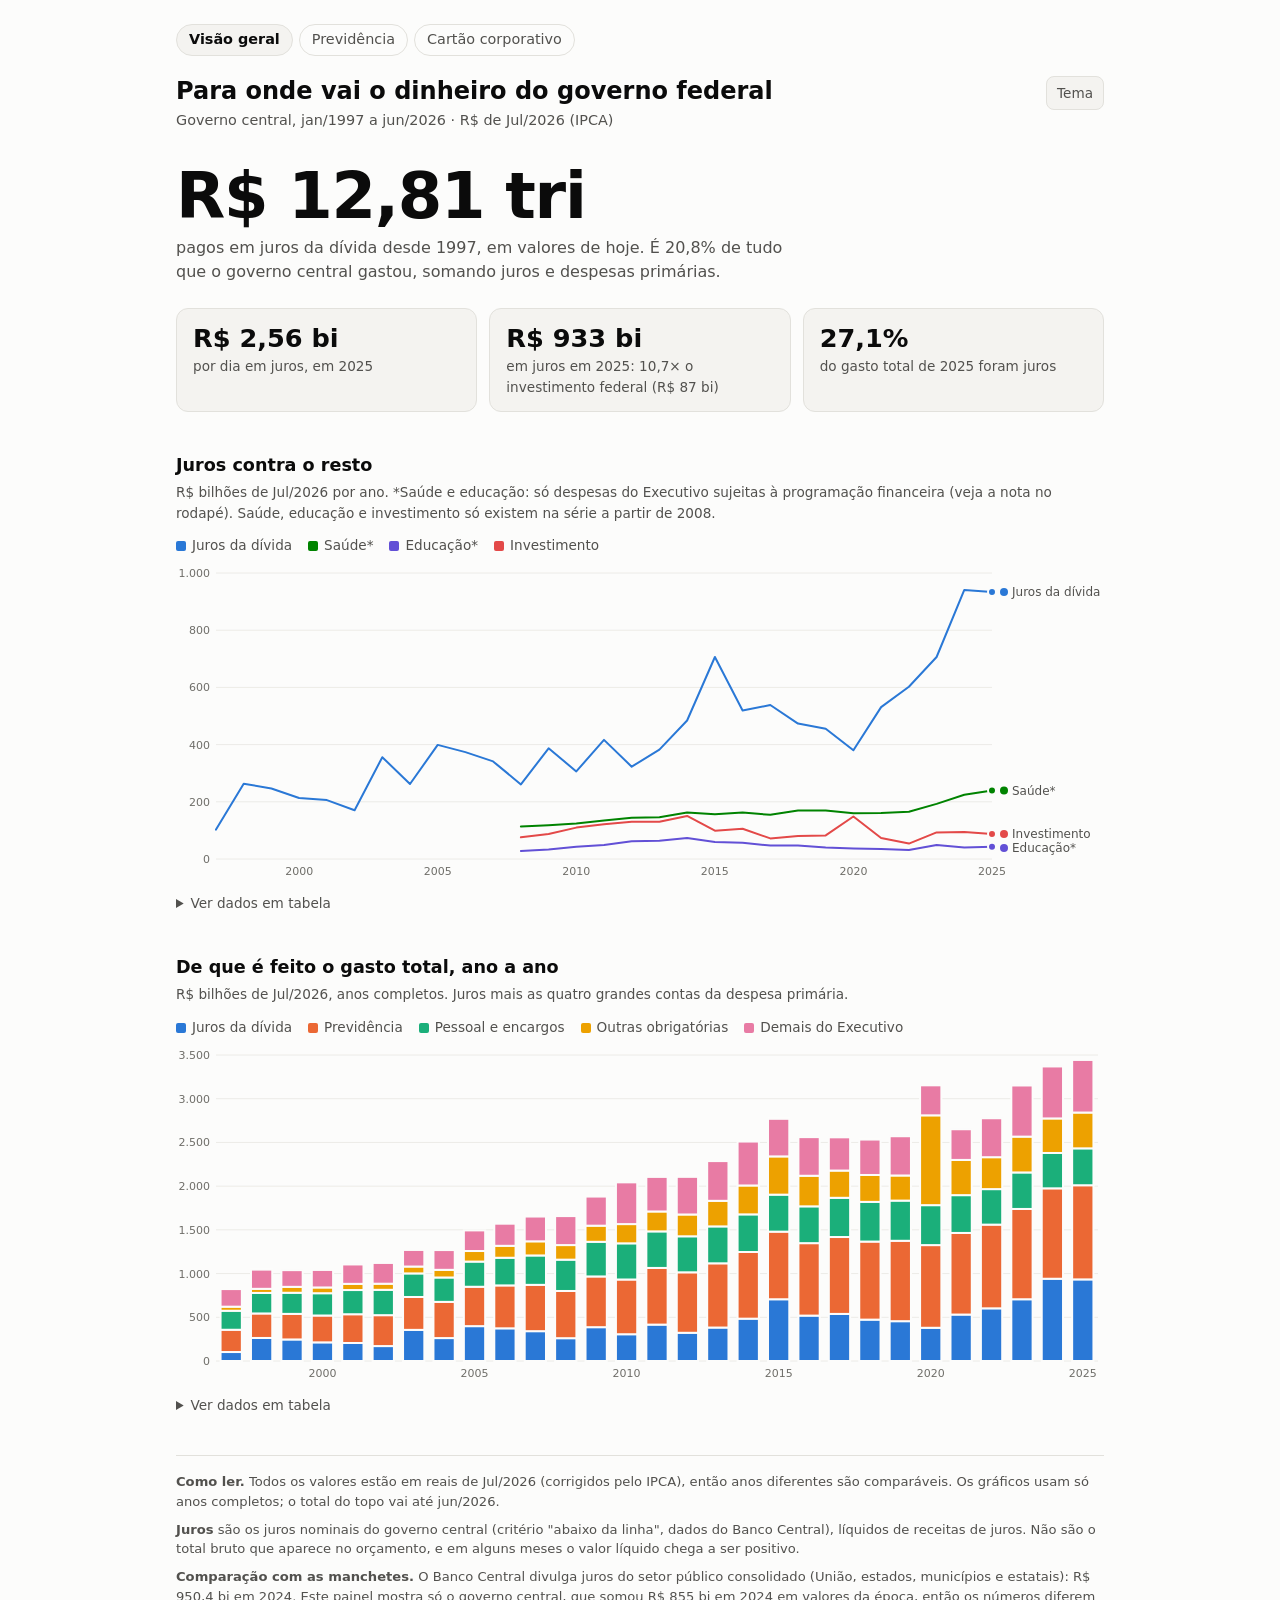
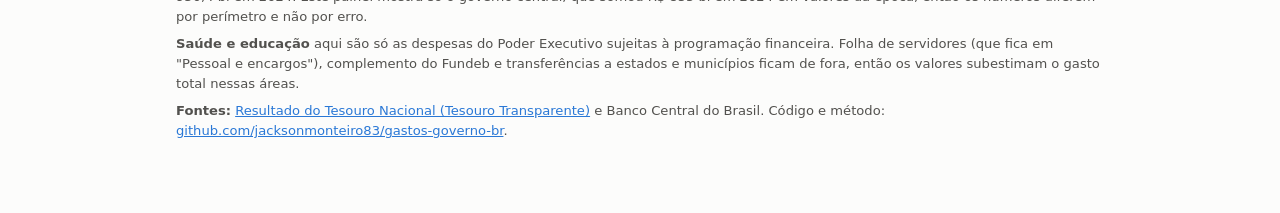
==== commit 568147a8: "Painel de previdência (RGPS): arrecadação líquida vs benefícios, necessidade de financiamento Co-Aut" ====
--- a/docs/index.html
+++ b/docs/index.html
@@ -11,6 +11,7 @@
 <main>
   <nav class="menu" aria-label="Seções">
     <a href="index.html" aria-current="page">Visão geral</a>
+    <a href="previdencia.html">Previdência</a>
     <a href="cartao.html">Cartão corporativo</a>
   </nav>
   <header>
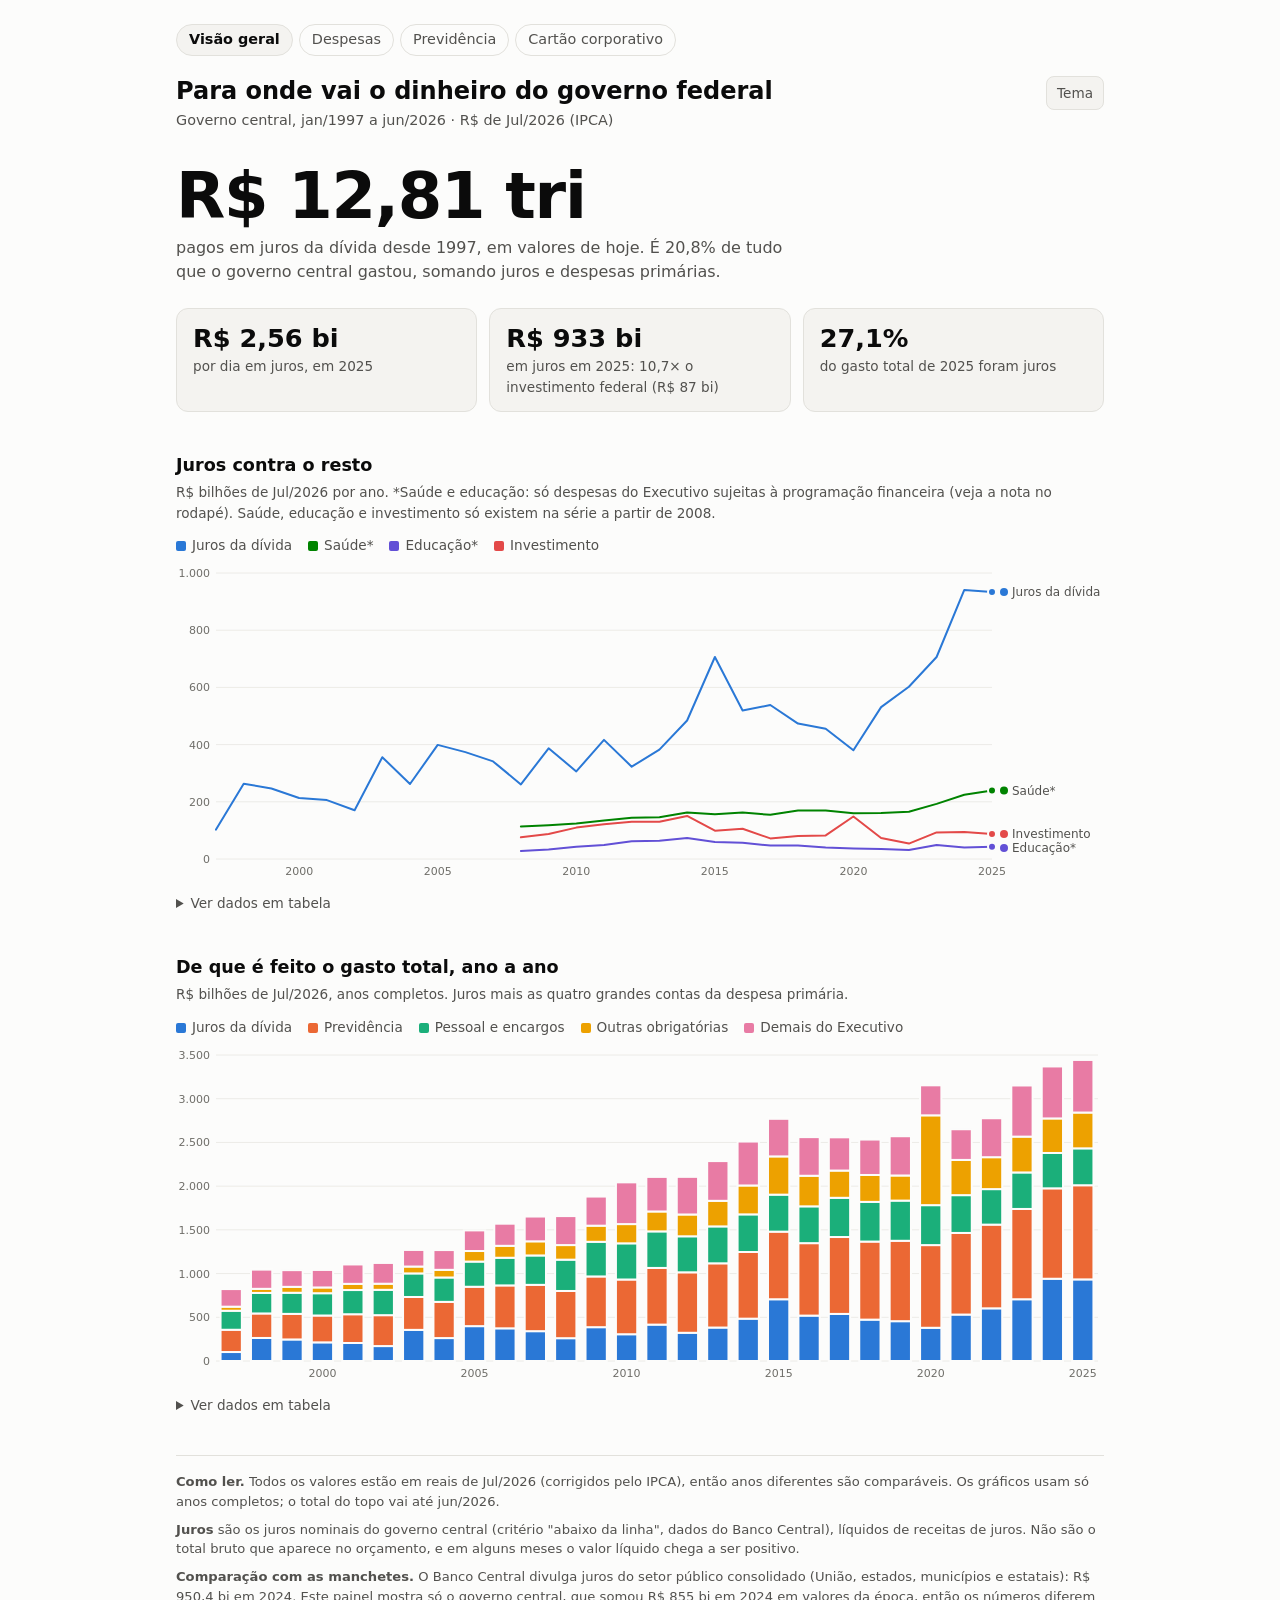
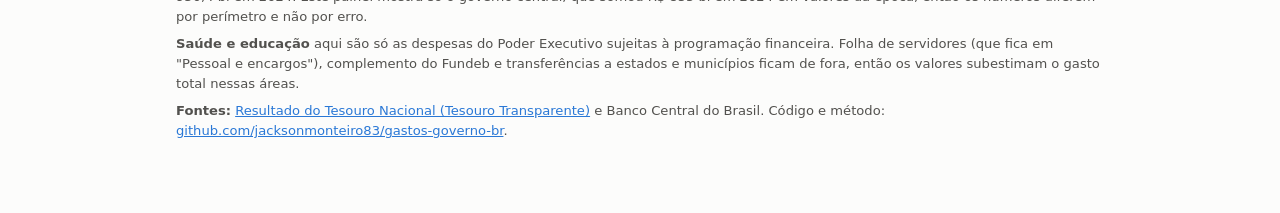
==== commit 83c38f8a: "Despesas: ingestão do orçamento da despesa (2014+), agregação por função/órgão/grupo, painel e workf" ====
--- a/docs/index.html
+++ b/docs/index.html
@@ -11,6 +11,7 @@
 <main>
   <nav class="menu" aria-label="Seções">
     <a href="index.html" aria-current="page">Visão geral</a>
+    <a href="despesas.html">Despesas</a>
     <a href="previdencia.html">Previdência</a>
     <a href="cartao.html">Cartão corporativo</a>
   </nav>
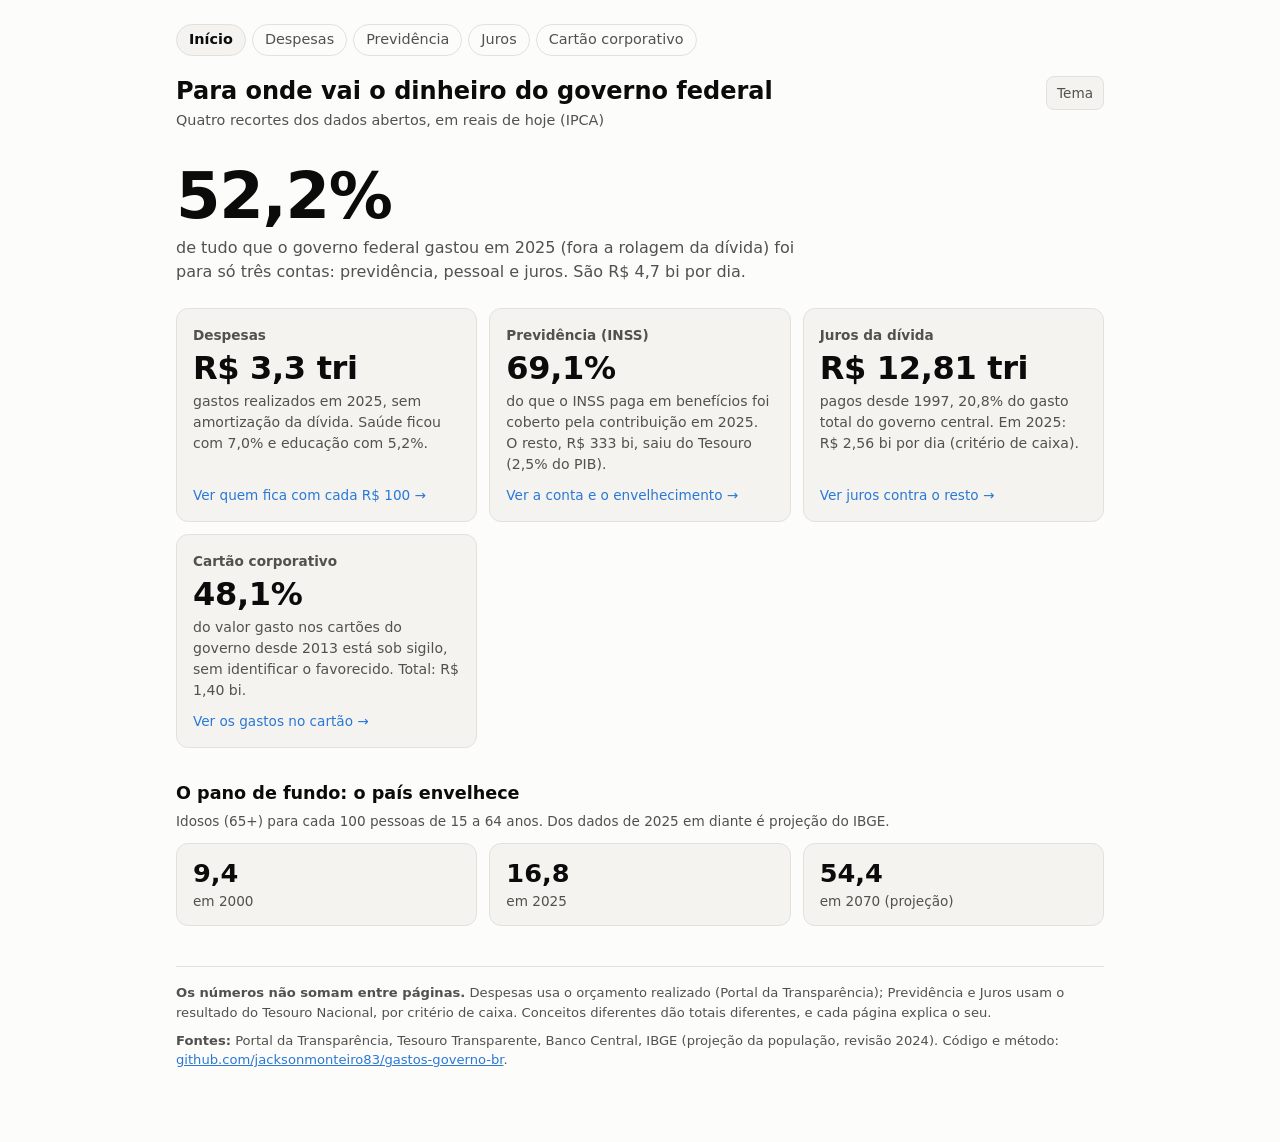
==== commit 0964ddc1: "Página inicial com resumo das quatro áreas; painel de juros movido para juros.html Co-Authored-By: C" ====
--- a/docs/index.html
+++ b/docs/index.html
@@ -4,21 +4,22 @@
 <meta charset="utf-8">
 <meta name="viewport" content="width=device-width, initial-scale=1">
 <title>Para onde vai o dinheiro do governo federal</title>
-<meta name="description" content="Juros, previdência, pessoal, saúde, educação e investimento do governo central desde 1997, em valores corrigidos pelo IPCA.">
+<meta name="description" content="Despesas, previdência, juros e cartão corporativo do governo federal, com dados abertos e valores corrigidos pelo IPCA.">
 <link rel="stylesheet" href="estilo.css">
 </head>
 <body>
 <main>
   <nav class="menu" aria-label="Seções">
-    <a href="index.html" aria-current="page">Visão geral</a>
+    <a href="index.html" aria-current="page">Início</a>
     <a href="despesas.html">Despesas</a>
     <a href="previdencia.html">Previdência</a>
+    <a href="juros.html">Juros</a>
     <a href="cartao.html">Cartão corporativo</a>
   </nav>
   <header>
     <div>
       <h1>Para onde vai o dinheiro do governo federal</h1>
-      <p class="sub" id="sub"></p>
+      <p class="sub">Quatro recortes dos dados abertos, em reais de hoje (IPCA)</p>
     </div>
     <button class="tema" id="tema" type="button" aria-label="Alternar tema claro e escuro">Tema</button>
   </header>
@@ -27,211 +28,71 @@
     <div class="num" id="hero-num"></div>
     <p class="leg" id="hero-leg"></p>
   </div>
-  <div class="kpis" id="kpis"></div>
 
-  <section class="card">
-    <h2>Juros contra o resto</h2>
-    <p class="nota" id="nota1"></p>
-    <ul class="legenda" id="leg1"></ul>
-    <div class="chart" id="c1"></div>
-    <details><summary>Ver dados em tabela</summary><div class="tabela" id="t1"></div></details>
-  </section>
+  <div class="portas" id="portas"></div>
 
-  <section class="card">
-    <h2>De que é feito o gasto total, ano a ano</h2>
-    <p class="nota">R$ bilhões de <span class="ref"></span>, anos completos. Juros mais as quatro grandes contas da despesa primária.</p>
-    <ul class="legenda" id="leg2"></ul>
-    <div class="chart" id="c2"></div>
-    <details><summary>Ver dados em tabela</summary><div class="tabela" id="t2"></div></details>
+  <section class="card" id="idade" hidden>
+    <h2>O pano de fundo: o país envelhece</h2>
+    <p class="nota" id="idade-txt"></p>
+    <div class="kpis" id="idade-kpis" style="margin-bottom:0"></div>
   </section>
 
   <footer>
-    <p><b>Como ler.</b> Todos os valores estão em reais de <span class="ref"></span> (corrigidos pelo IPCA), então anos diferentes são comparáveis. Os gráficos usam só anos completos; o total do topo vai até <span id="ate"></span>.</p>
-    <p><b>Juros</b> são os juros nominais do governo central (critério "abaixo da linha", dados do Banco Central), líquidos de receitas de juros. Não são o total bruto que aparece no orçamento, e em alguns meses o valor líquido chega a ser positivo.</p>
-    <p><b>Comparação com as manchetes.</b> O Banco Central divulga juros do setor público consolidado (União, estados, municípios e estatais): R$ 950,4 bi em 2024. Este painel mostra só o governo central, que somou R$ 855 bi em 2024 em valores da época, então os números diferem por perímetro e não por erro.</p>
-    <p><b>Saúde e educação</b> aqui são só as despesas do Poder Executivo sujeitas à programação financeira. Folha de servidores (que fica em "Pessoal e encargos"), complemento do Fundeb e transferências a estados e municípios ficam de fora, então os valores subestimam o gasto total nessas áreas.</p>
-    <p><b>Fontes:</b> <a href="https://www.tesourotransparente.gov.br/ckan/dataset/resultado-do-tesouro-nacional">Resultado do Tesouro Nacional (Tesouro Transparente)</a> e Banco Central do Brasil. Código e método: <a href="https://github.com/jacksonmonteiro83/gastos-governo-br">github.com/jacksonmonteiro83/gastos-governo-br</a>.</p>
+    <p><b>Os números não somam entre páginas.</b> Despesas usa o orçamento realizado (Portal da Transparência); Previdência e Juros usam o resultado do Tesouro Nacional, por critério de caixa. Conceitos diferentes dão totais diferentes, e cada página explica o seu.</p>
+    <p><b>Fontes:</b> Portal da Transparência, Tesouro Transparente, Banco Central, IBGE (projeção da população, revisão 2024). Código e método: <a href="https://github.com/jacksonmonteiro83/gastos-governo-br">github.com/jacksonmonteiro83/gastos-governo-br</a>.</p>
   </footer>
 </main>
-<div class="tip" id="tip"></div>
 
 <script src="data.js"></script>
+<script src="despesas_data.js"></script>
+<script src="previdencia_data.js"></script>
+<script src="cpgf_data.js"></script>
+<script src="demografia_data.js"></script>
 <script>
 (function () {
-  const D = window.DADOS;
-  const fmt0 = new Intl.NumberFormat("pt-BR", { maximumFractionDigits: 0 });
-  const fmt1 = new Intl.NumberFormat("pt-BR", { minimumFractionDigits: 1, maximumFractionDigits: 1 });
-  const fmt2 = new Intl.NumberFormat("pt-BR", { minimumFractionDigits: 2, maximumFractionDigits: 2 });
-  const num = (v) => (v == null ? "—" : fmt0.format(v));
-  const MESES = ["jan","fev","mar","abr","mai","jun","jul","ago","set","out","nov","dez"];
-  const mesAno = (s) => { const [a, m] = s.split("-"); return MESES[+m - 1] + "/" + a; };
+  const f0 = new Intl.NumberFormat("pt-BR", { maximumFractionDigits: 0 });
+  const f1 = new Intl.NumberFormat("pt-BR", { minimumFractionDigits: 1, maximumFractionDigits: 1 });
+  const f2 = new Intl.NumberFormat("pt-BR", { minimumFractionDigits: 2, maximumFractionDigits: 2 });
+  const portas = [];
+  const porta = (href, titulo, valor, desc, ir) => portas.push(
+    '<a class="porta" href="' + href + '"><span class="t">' + titulo + '</span><span class="v">' + valor +
+    '</span><span class="d">' + desc + '</span><span class="ir">' + ir + ' →</span></a>');
 
-  // anos completos
-  const idx = D.anos.map((_, i) => i).filter(i => D.meses[i] === 12);
-  const anos = idx.map(i => D.anos[i]);
-  const val = (k) => idx.map(i => D.series[k].valores[i]);
-  const prim = idx.map(i => D.despesa_primaria[i]);
+  const S = window.DESP && window.DESP.destaques;
+  if (S) {
+    document.getElementById("hero-num").textContent = f1.format(S.trio_pct) + "%";
+    document.getElementById("hero-leg").textContent =
+      "de tudo que o governo federal gastou em " + S.ano_referencia + " (fora a rolagem da dívida) foi para só três contas: previdência, pessoal e juros. São R$ " +
+      f1.format(S.trio_dia_bi) + " bi por dia.";
+    porta("despesas.html", "Despesas", "R$ " + f1.format(S.total_bi / 1000) + " tri",
+      "gastos realizados em " + S.ano_referencia + ", sem amortização da dívida. Saúde ficou com " + f1.format(S.saude_pct) +
+      "% e educação com " + f1.format(S.educacao_pct) + "%.", "Ver quem fica com cada R$ 100");
+  }
+  const P = window.PREV && window.PREV.destaques;
+  if (P) porta("previdencia.html", "Previdência (INSS)", f1.format(P.cobertura_pct) + "%",
+    "do que o INSS paga em benefícios foi coberto pela contribuição em " + P.ano_referencia + ". O resto, R$ " +
+    f0.format(P.necessidade_bi) + " bi, saiu do Tesouro (" + f1.format(P.pct_pib_necessidade).replace(".", ",") + "% do PIB).", "Ver a conta e o envelhecimento");
+  const J = window.DADOS && window.DADOS.destaques;
+  if (J) porta("juros.html", "Juros da dívida", "R$ " + f2.format(J.juros_total_tri) + " tri",
+    "pagos desde 1997, " + f1.format(J.juros_pct_gasto_total) + "% do gasto total do governo central. Em " + J.ano_referencia +
+    ": R$ " + f2.format(J.juros_por_dia_bi) + " bi por dia (critério de caixa).", "Ver juros contra o resto");
+  const C = window.CPGF && window.CPGF.destaques;
+  if (C) porta("cartao.html", "Cartão corporativo", f1.format(C.sigilo_pct) + "%",
+    "do valor gasto nos cartões do governo desde 2013 está sob sigilo, sem identificar o favorecido. Total: R$ " +
+    f2.format(C.total_real / 1e9) + " bi.", "Ver os gastos no cartão");
+  document.getElementById("portas").innerHTML = portas.join("");
 
-  // cor por entidade (fixa em todo o painel)
-  const COR = { juros: "--s1", previdencia: "--s2", pessoal: "--s3", outras_obrigatorias: "--s4",
-                executivo: "--s5", saude: "--s6", educacao: "--s7", investimento: "--s8" };
-  const ROT = { juros: "Juros da dívida", previdencia: "Previdência", pessoal: "Pessoal e encargos",
-                outras_obrigatorias: "Outras obrigatórias", executivo: "Demais do Executivo",
-                saude: "Saúde*", educacao: "Educação*", investimento: "Investimento" };
-  const NS = "http://www.w3.org/2000/svg";
-  const css = (v) => "var(" + v + ")";
-
-  // ---------- topo ----------
-  document.querySelectorAll(".ref").forEach(e => e.textContent = D.referencia);
-  document.getElementById("ate").textContent = mesAno(D.ultimo_mes);
-  document.getElementById("sub").textContent =
-    "Governo central, jan/1997 a " + mesAno(D.ultimo_mes) + " · R$ de " + D.referencia + " (IPCA)";
-  const H = D.destaques, ref = H.ano_referencia, ri = D.anos.indexOf(ref);
-  document.getElementById("hero-num").textContent = "R$ " + fmt2.format(H.juros_total_tri) + " tri";
-  document.getElementById("hero-leg").textContent =
-    "pagos em juros da dívida desde 1997, em valores de hoje. É " + fmt1.format(H.juros_pct_gasto_total) +
-    "% de tudo que o governo central gastou, somando juros e despesas primárias.";
-  const juros = D.series.juros.valores[ri], inv = D.series.investimento.valores[ri];
-  const share = 100 * juros / (juros + D.despesa_primaria[ri]);
-  document.getElementById("kpis").innerHTML = [
-    ["R$ " + fmt2.format(H.juros_por_dia_bi) + " bi", "por dia em juros, em " + ref],
-    ["R$ " + fmt0.format(juros) + " bi", "em juros em " + ref + ": " + fmt1.format(juros / inv) + "× o investimento federal (R$ " + fmt0.format(inv) + " bi)"],
-    [fmt1.format(share) + "%", "do gasto total de " + ref + " foram juros"],
-  ].map(([v, l]) => '<div class="kpi"><div class="v">' + v + '</div><div class="l">' + l + '</div></div>').join("");
-  document.getElementById("nota1").textContent =
-    "R$ bilhões de " + D.referencia + " por ano. *Saúde e educação: só despesas do Executivo sujeitas à programação financeira (veja a nota no rodapé). Saúde, educação e investimento só existem na série a partir de 2008.";
-
-  // ---------- helpers ----------
-  const el = (n, a, p) => { const e = document.createElementNS(NS, n); for (const k in a) e.setAttribute(k, a[k]); if (p) p.appendChild(e); return e; };
-  const niceMax = (m, step) => Math.ceil(m / step) * step;
-  const tip = document.getElementById("tip");
-  function showTip(host, html, x, y) {
-    tip.innerHTML = html; tip.style.display = "block";
-    const r = host.getBoundingClientRect(), t = tip.getBoundingClientRect();
-    let left = x + r.left + window.scrollX + 14, top = y + r.top + window.scrollY - t.height / 2;
-    if (left + t.width > window.scrollX + document.documentElement.clientWidth - 8) left = x + r.left + window.scrollX - t.width - 14;
-    tip.style.left = Math.max(8, left) + "px"; tip.style.top = Math.max(8, top) + "px";
-  }
-  const hideTip = () => { tip.style.display = "none"; };
-  const legenda = (id, keys) => {
-    document.getElementById(id).innerHTML = keys.map(k =>
-      '<li><i style="background:' + css(COR[k]) + '"></i>' + ROT[k] + '</li>').join("");
-  };
-  function tabela(id, keys, extra) {
-    const head = "<tr><th>Ano</th>" + keys.map(k => "<th>" + ROT[k] + "</th>").join("") + (extra ? "<th>" + extra.rot + "</th>" : "") + "</tr>";
-    const rows = anos.map((a, i) => "<tr><td>" + a + "</td>" + keys.map(k => "<td>" + num(val(k)[i]) + "</td>").join("") +
-      (extra ? "<td>" + fmt0.format(extra.v[i]) + "</td>" : "") + "</tr>").join("");
-    document.getElementById(id).innerHTML = "<table><thead>" + head + "</thead><tbody>" + rows + "</tbody></table>";
-  }
-  function eixoX(svg, x, top, bottom) {
-    const g = el("g", { class: "eixo" }, svg);
-    anos.forEach((a, i) => { if (a % 5 === 0) el("text", { x: x(i), y: bottom + 16, "text-anchor": "middle" }, g).textContent = a; });
-  }
-  function eixoY(svg, y, max, step, left, right) {
-    const g = el("g", { class: "eixo" }, svg);
-    for (let v = 0; v <= max; v += step) {
-      el("line", { x1: left, x2: right, y1: y(v), y2: y(v), stroke: css("--grid"), "stroke-width": 1 }, svg);
-      el("text", { x: left - 6, y: y(v) + 4, "text-anchor": "end" }, g).textContent = fmt0.format(v);
-    }
+  const D = window.DEMO;
+  if (D) {
+    const v = (a) => D.razao_idosos[D.anos.indexOf(a)];
+    const ult = D.anos[D.anos.length - 1], ano0 = D.anos[0], ref = D.primeiro_ano_projecao;
+    document.getElementById("idade-txt").textContent =
+      "Idosos (65+) para cada 100 pessoas de 15 a 64 anos. Dos dados de " + ref + " em diante é projeção do IBGE.";
+    document.getElementById("idade-kpis").innerHTML = [[ano0, v(ano0)], [ref, v(ref)], [ult, v(ult)]].map(([a, x]) =>
+      '<div class="kpi"><div class="v">' + f1.format(x) + '</div><div class="l">em ' + a + (a >= ref && a !== ref ? " (projeção)" : "") + '</div></div>').join("");
+    document.getElementById("idade").hidden = false;
   }
 
-  // ---------- gráfico 1: linhas ----------
-  const K1 = ["juros", "saude", "educacao", "investimento"];
-  function linhas() {
-    const host = document.getElementById("c1"); host.querySelectorAll("svg").forEach(s => s.remove());
-    const W = Math.max(300, host.clientWidth), Ht = W < 520 ? 260 : 320;
-    const m = { l: 40, r: W < 520 ? 84 : 112, t: 10, b: 24 };
-    const svg = el("svg", { viewBox: "0 0 " + W + " " + Ht, role: "img",
-      "aria-label": "Linhas: juros, saúde, educação e investimento por ano, em R$ bilhões. Juros em " + ref + ": " + fmt0.format(juros) + " bilhões." });
-    host.insertBefore(svg, host.firstChild);
-    const max = niceMax(Math.max(...val("juros")), 200), step = 200;
-    const x = (i) => m.l + (W - m.l - m.r) * i / (anos.length - 1);
-    const y = (v) => Ht - m.b - (Ht - m.t - m.b) * v / max;
-    eixoY(svg, y, max, step, m.l, W - m.r); eixoX(svg, x, m.t, Ht - m.b);
-    const fim = [];
-    K1.forEach(k => {
-      const v = val(k);
-      let d = "", iniciou = false;
-      v.forEach((n, i) => { if (n == null) return; d += (iniciou ? "L" : "M") + x(i).toFixed(1) + "," + y(n).toFixed(1); iniciou = true; });
-      el("path", { d, fill: "none", stroke: css(COR[k]), "stroke-width": 2, "stroke-linejoin": "round", "stroke-linecap": "round" }, svg);
-      el("circle", { cx: x(v.length - 1), cy: y(v[v.length - 1]), r: 4, fill: css(COR[k]), stroke: css("--surface"), "stroke-width": 2 }, svg);
-      fim.push({ k, y: y(v[v.length - 1]) });
-    });
-    // rótulos diretos, sem sobreposição
-    fim.sort((a, b) => a.y - b.y);
-    for (let i = 1; i < fim.length; i++) if (fim[i].y - fim[i - 1].y < 14) fim[i].y = fim[i - 1].y + 14;
-    const g = el("g", { class: "rot" }, svg);
-    fim.forEach(f => {
-      el("circle", { cx: W - m.r + 12, cy: f.y, r: 4, fill: css(COR[f.k]) }, g);
-      el("text", { x: W - m.r + 20, y: f.y + 4 }, g).textContent = (W < 520 && f.k === "juros") ? "Juros" : ROT[f.k];
-    });
-    // hover
-    const guia = el("line", { y1: m.t, y2: Ht - m.b, stroke: css("--text-3"), "stroke-width": 1, "stroke-dasharray": "3 3", visibility: "hidden" }, svg);
-    const pts = K1.map(k => el("circle", { r: 4, fill: css(COR[k]), stroke: css("--surface"), "stroke-width": 2, visibility: "hidden" }, svg));
-    const alvo = el("rect", { x: m.l, y: m.t, width: W - m.l - m.r, height: Ht - m.t - m.b, fill: "transparent" }, svg);
-    const mover = (ev) => {
-      const r = svg.getBoundingClientRect(), px = (ev.clientX - r.left) * W / r.width;
-      let i = Math.round((px - m.l) / (W - m.l - m.r) * (anos.length - 1));
-      i = Math.max(0, Math.min(anos.length - 1, i));
-      guia.setAttribute("x1", x(i)); guia.setAttribute("x2", x(i)); guia.setAttribute("visibility", "visible");
-      K1.forEach((k, j) => {
-        const n = val(k)[i];
-        if (n == null) { pts[j].setAttribute("visibility", "hidden"); return; }
-        pts[j].setAttribute("cx", x(i)); pts[j].setAttribute("cy", y(n)); pts[j].setAttribute("visibility", "visible");
-      });
-      const html = "<b>" + anos[i] + "</b>" + K1.map(k => '<div><span><i style="background:' + css(COR[k]) + '"></i>' + ROT[k] +
-        '</span><span class="v">' + (val(k)[i] == null ? "sem dado" : "R$ " + fmt0.format(val(k)[i]) + " bi") + '</span></div>').join("");
-      showTip(host, html, x(i) * r.width / W, ev.clientY - r.top);
-    };
-    const sair = () => { guia.setAttribute("visibility", "hidden"); pts.forEach(p => p.setAttribute("visibility", "hidden")); hideTip(); };
-    alvo.addEventListener("pointermove", mover); alvo.addEventListener("pointerleave", sair);
-  }
-
-  // ---------- gráfico 2: colunas empilhadas ----------
-  const K2 = ["juros", "previdencia", "pessoal", "outras_obrigatorias", "executivo"];
-  function colunas() {
-    const host = document.getElementById("c2"); host.querySelectorAll("svg").forEach(s => s.remove());
-    const W = Math.max(300, host.clientWidth), Ht = W < 520 ? 260 : 340;
-    const m = { l: 40, r: 6, t: 10, b: 24 };
-    const svg = el("svg", { viewBox: "0 0 " + W + " " + Ht, role: "img",
-      "aria-label": "Colunas empilhadas do gasto total por ano: juros, previdência, pessoal, outras obrigatórias e demais despesas do Executivo." });
-    host.insertBefore(svg, host.firstChild);
-    const tot = anos.map((_, i) => K2.reduce((s, k) => s + val(k)[i], 0));
-    const max = niceMax(Math.max(...tot), 500), step = 500;
-    const slot = (W - m.l - m.r) / anos.length, bw = Math.max(4, slot * 0.7);
-    const xc = (i) => m.l + slot * i + slot / 2;
-    const y = (v) => Ht - m.b - (Ht - m.t - m.b) * v / max;
-    eixoY(svg, y, max, step, m.l, W - m.r); eixoX(svg, xc, m.t, Ht - m.b);
-    const barras = anos.map((_, i) => {
-      let acc = 0; const g = el("g", {}, svg);
-      K2.forEach(k => {
-        const v = val(k)[i], y0 = y(acc), y1 = y(acc + v); acc += v;
-        el("rect", { x: xc(i) - bw / 2, y: y1, width: bw, height: Math.max(0, y0 - y1), fill: css(COR[k]),
-          stroke: css("--surface"), "stroke-width": 2 }, g);
-      });
-      return g;
-    });
-    const guia = el("rect", { y: m.t, height: Ht - m.t - m.b, width: slot, fill: css("--text"), opacity: 0.06, visibility: "hidden" }, svg);
-    const alvo = el("rect", { x: m.l, y: m.t, width: W - m.l - m.r, height: Ht - m.t - m.b, fill: "transparent" }, svg);
-    alvo.addEventListener("pointermove", (ev) => {
-      const r = svg.getBoundingClientRect(), px = (ev.clientX - r.left) * W / r.width;
-      const i = Math.max(0, Math.min(anos.length - 1, Math.floor((px - m.l) / slot)));
-      guia.setAttribute("x", xc(i) - slot / 2); guia.setAttribute("visibility", "visible");
-      const html = "<b>" + anos[i] + " · R$ " + fmt0.format(tot[i]) + " bi</b>" + K2.map(k =>
-        '<div><span><i style="background:' + css(COR[k]) + '"></i>' + ROT[k] + '</span><span class="v">' +
-        fmt0.format(val(k)[i]) + ' (' + fmt0.format(100 * val(k)[i] / tot[i]) + '%)</span></div>').join("");
-      showTip(host, html, xc(i) * r.width / W, ev.clientY - r.top);
-    });
-    alvo.addEventListener("pointerleave", () => { guia.setAttribute("visibility", "hidden"); hideTip(); });
-  }
-
-  legenda("leg1", K1); legenda("leg2", K2);
-  tabela("t1", K1); tabela("t2", K2, { rot: "Total", v: anos.map((_, i) => K2.reduce((s, k) => s + val(k)[i], 0)) });
-  const desenhar = () => { linhas(); colunas(); };
-  desenhar();
-  let t; window.addEventListener("resize", () => { clearTimeout(t); t = setTimeout(desenhar, 120); });
-
-  // tema
   const raiz = document.documentElement;
   document.getElementById("tema").addEventListener("click", () => {
     const escuro = raiz.dataset.theme ? raiz.dataset.theme === "dark" : matchMedia("(prefers-color-scheme: dark)").matches;
--- a/docs/estilo.css
+++ b/docs/estilo.css
@@ -75,4 +75,15 @@
   .barra .t { height: 14px; background: var(--surface-2); border-radius: 0 4px 4px 0; }
   .barra .t i { display: block; height: 100%; background: var(--s1); border-radius: 0 4px 4px 0; }
   .barra .v { font-variant-numeric: tabular-nums; color: var(--text-2); min-width: 4.5em; text-align: right; }
+  .barra .n .sw { display: inline-block; width: 10px; height: 10px; border-radius: 2px; margin-right: 7px; }
   .aviso { background: var(--surface-2); border: 1px solid var(--border); border-radius: 12px; padding: 14px 16px; color: var(--text-2); }
+
+  /* página inicial */
+  .portas { display: grid; grid-template-columns: repeat(auto-fit, minmax(260px, 1fr)); gap: 12px; margin-bottom: 32px; }
+  .porta { display: flex; flex-direction: column; gap: 4px; background: var(--surface-2); border: 1px solid var(--border);
+           border-radius: 12px; padding: 16px; color: var(--text); text-decoration: none; }
+  .porta:hover, .porta:focus-visible { border-color: var(--text-3); }
+  .porta .t { color: var(--text-2); font-size: .85rem; font-weight: 600; }
+  .porta .v { font-size: 2rem; font-weight: 700; line-height: 1.15; letter-spacing: -.01em; }
+  .porta .d { color: var(--text-2); font-size: .88rem; flex: 1; }
+  .porta .ir { color: var(--s1); font-size: .85rem; margin-top: 6px; }
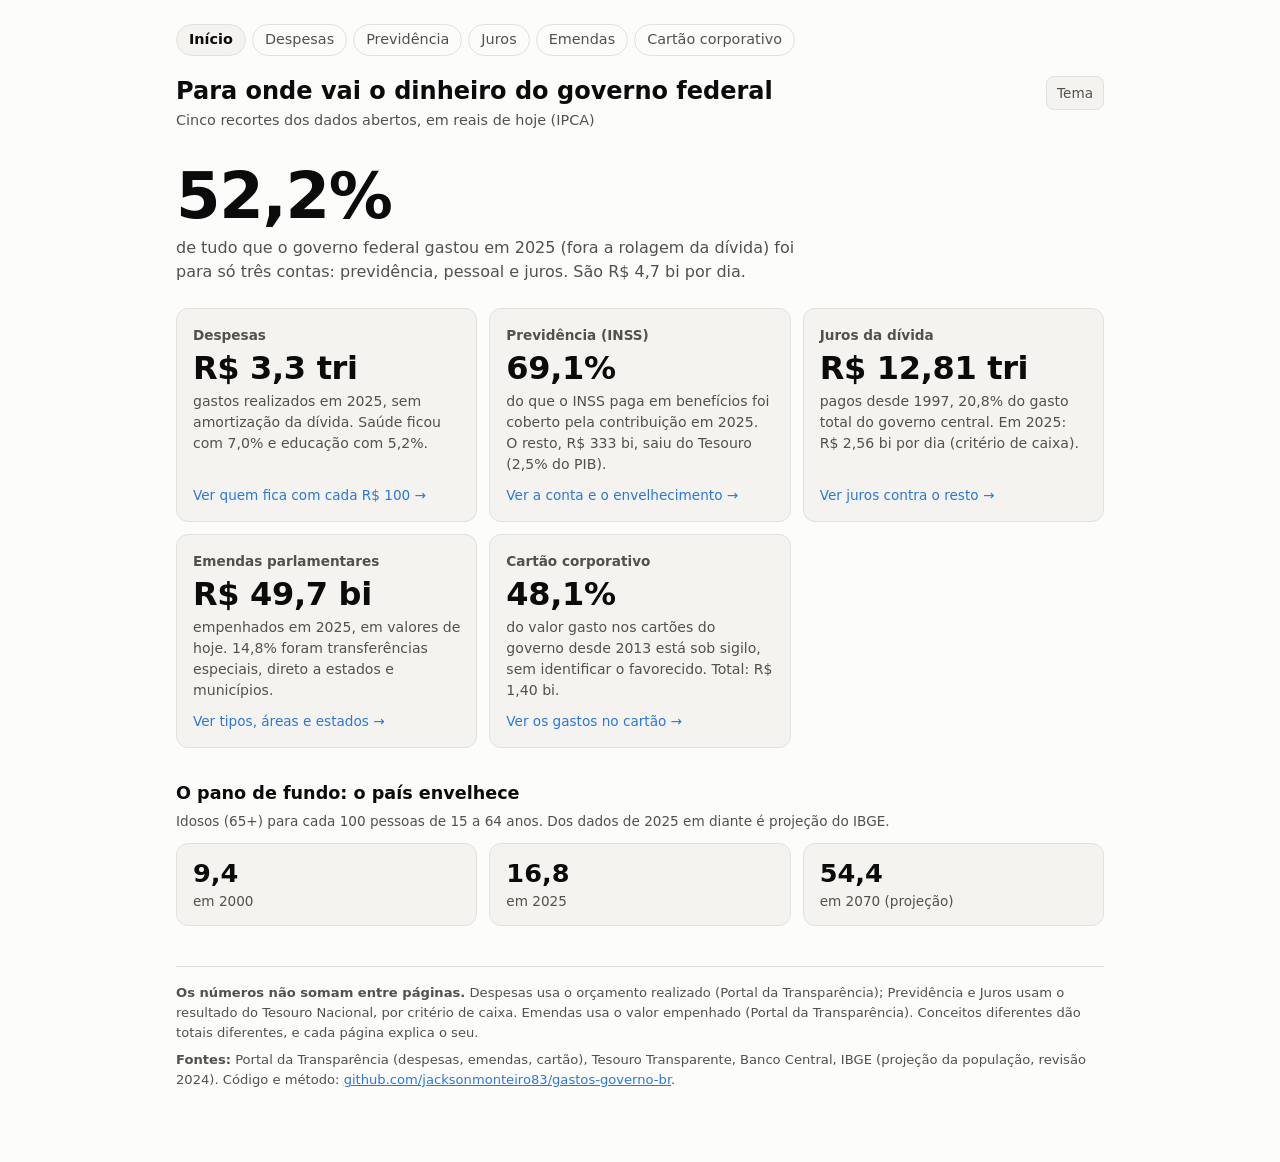
==== commit b342b426: "Página de emendas parlamentares, card no início e README Co-Authored-By: Claude Sonnet 5.5 <noreply@" ====
--- a/docs/index.html
+++ b/docs/index.html
@@ -5,6 +5,16 @@
 <meta name="viewport" content="width=device-width, initial-scale=1">
 <title>Para onde vai o dinheiro do governo federal</title>
 <meta name="description" content="Despesas, previdência, juros e cartão corporativo do governo federal, com dados abertos e valores corrigidos pelo IPCA.">
+<link rel="canonical" href="https://jacksonmonteiro83.github.io/gastos-governo-br/">
+<meta property="og:type" content="website">
+<meta property="og:locale" content="pt_BR">
+<meta property="og:title" content="Para onde vai o dinheiro do governo federal">
+<meta property="og:description" content="Despesas, previdência, juros e cartão corporativo do governo federal, com dados abertos e valores corrigidos pelo IPCA.">
+<meta property="og:url" content="https://jacksonmonteiro83.github.io/gastos-governo-br/">
+<meta property="og:image" content="https://jacksonmonteiro83.github.io/gastos-governo-br/img/og.png">
+<meta property="og:image:width" content="1200">
+<meta property="og:image:height" content="630">
+<meta name="twitter:card" content="summary_large_image">
 <link rel="stylesheet" href="estilo.css">
 </head>
 <body>
@@ -14,12 +24,13 @@
     <a href="despesas.html">Despesas</a>
     <a href="previdencia.html">Previdência</a>
     <a href="juros.html">Juros</a>
+    <a href="emendas.html">Emendas</a>
     <a href="cartao.html">Cartão corporativo</a>
   </nav>
   <header>
     <div>
       <h1>Para onde vai o dinheiro do governo federal</h1>
-      <p class="sub">Quatro recortes dos dados abertos, em reais de hoje (IPCA)</p>
+      <p class="sub">Cinco recortes dos dados abertos, em reais de hoje (IPCA)</p>
     </div>
     <button class="tema" id="tema" type="button" aria-label="Alternar tema claro e escuro">Tema</button>
   </header>
@@ -38,8 +49,8 @@
   </section>
 
   <footer>
-    <p><b>Os números não somam entre páginas.</b> Despesas usa o orçamento realizado (Portal da Transparência); Previdência e Juros usam o resultado do Tesouro Nacional, por critério de caixa. Conceitos diferentes dão totais diferentes, e cada página explica o seu.</p>
-    <p><b>Fontes:</b> Portal da Transparência, Tesouro Transparente, Banco Central, IBGE (projeção da população, revisão 2024). Código e método: <a href="https://github.com/jacksonmonteiro83/gastos-governo-br">github.com/jacksonmonteiro83/gastos-governo-br</a>.</p>
+    <p><b>Os números não somam entre páginas.</b> Despesas usa o orçamento realizado (Portal da Transparência); Previdência e Juros usam o resultado do Tesouro Nacional, por critério de caixa. Emendas usa o valor empenhado (Portal da Transparência). Conceitos diferentes dão totais diferentes, e cada página explica o seu.</p>
+    <p><b>Fontes:</b> Portal da Transparência (despesas, emendas, cartão), Tesouro Transparente, Banco Central, IBGE (projeção da população, revisão 2024). Código e método: <a href="https://github.com/jacksonmonteiro83/gastos-governo-br">github.com/jacksonmonteiro83/gastos-governo-br</a>.</p>
   </footer>
 </main>
 
@@ -47,6 +58,7 @@
 <script src="despesas_data.js"></script>
 <script src="previdencia_data.js"></script>
 <script src="cpgf_data.js"></script>
+<script src="emendas_data.js" onerror="void 0"></script>
 <script src="demografia_data.js"></script>
 <script>
 (function () {
@@ -76,6 +88,9 @@
   if (J) porta("juros.html", "Juros da dívida", "R$ " + f2.format(J.juros_total_tri) + " tri",
     "pagos desde 1997, " + f1.format(J.juros_pct_gasto_total) + "% do gasto total do governo central. Em " + J.ano_referencia +
     ": R$ " + f2.format(J.juros_por_dia_bi) + " bi por dia (critério de caixa).", "Ver juros contra o resto");
+  const E = window.EMD && window.EMD.destaques;
+  if (E) porta("emendas.html", "Emendas parlamentares", "R$ " + f1.format(E.total_bi) + " bi",
+    "empenhados em " + E.ano_referencia + ", em valores de hoje. " + f1.format(E.especial_pct) + "% foram transferências especiais, direto a estados e municípios.", "Ver tipos, áreas e estados");
   const C = window.CPGF && window.CPGF.destaques;
   if (C) porta("cartao.html", "Cartão corporativo", f1.format(C.sigilo_pct) + "%",
     "do valor gasto nos cartões do governo desde 2013 está sob sigilo, sem identificar o favorecido. Total: R$ " +
--- a/docs/estilo.css
+++ b/docs/estilo.css
@@ -87,3 +87,4 @@
   .porta .v { font-size: 2rem; font-weight: 700; line-height: 1.15; letter-spacing: -.01em; }
   .porta .d { color: var(--text-2); font-size: .88rem; flex: 1; }
   .porta .ir { color: var(--s1); font-size: .85rem; margin-top: 6px; }
+  h3.sub-h { font-size: .9rem; color: var(--text-2); font-weight: 600; margin: 16px 0 8px; }
